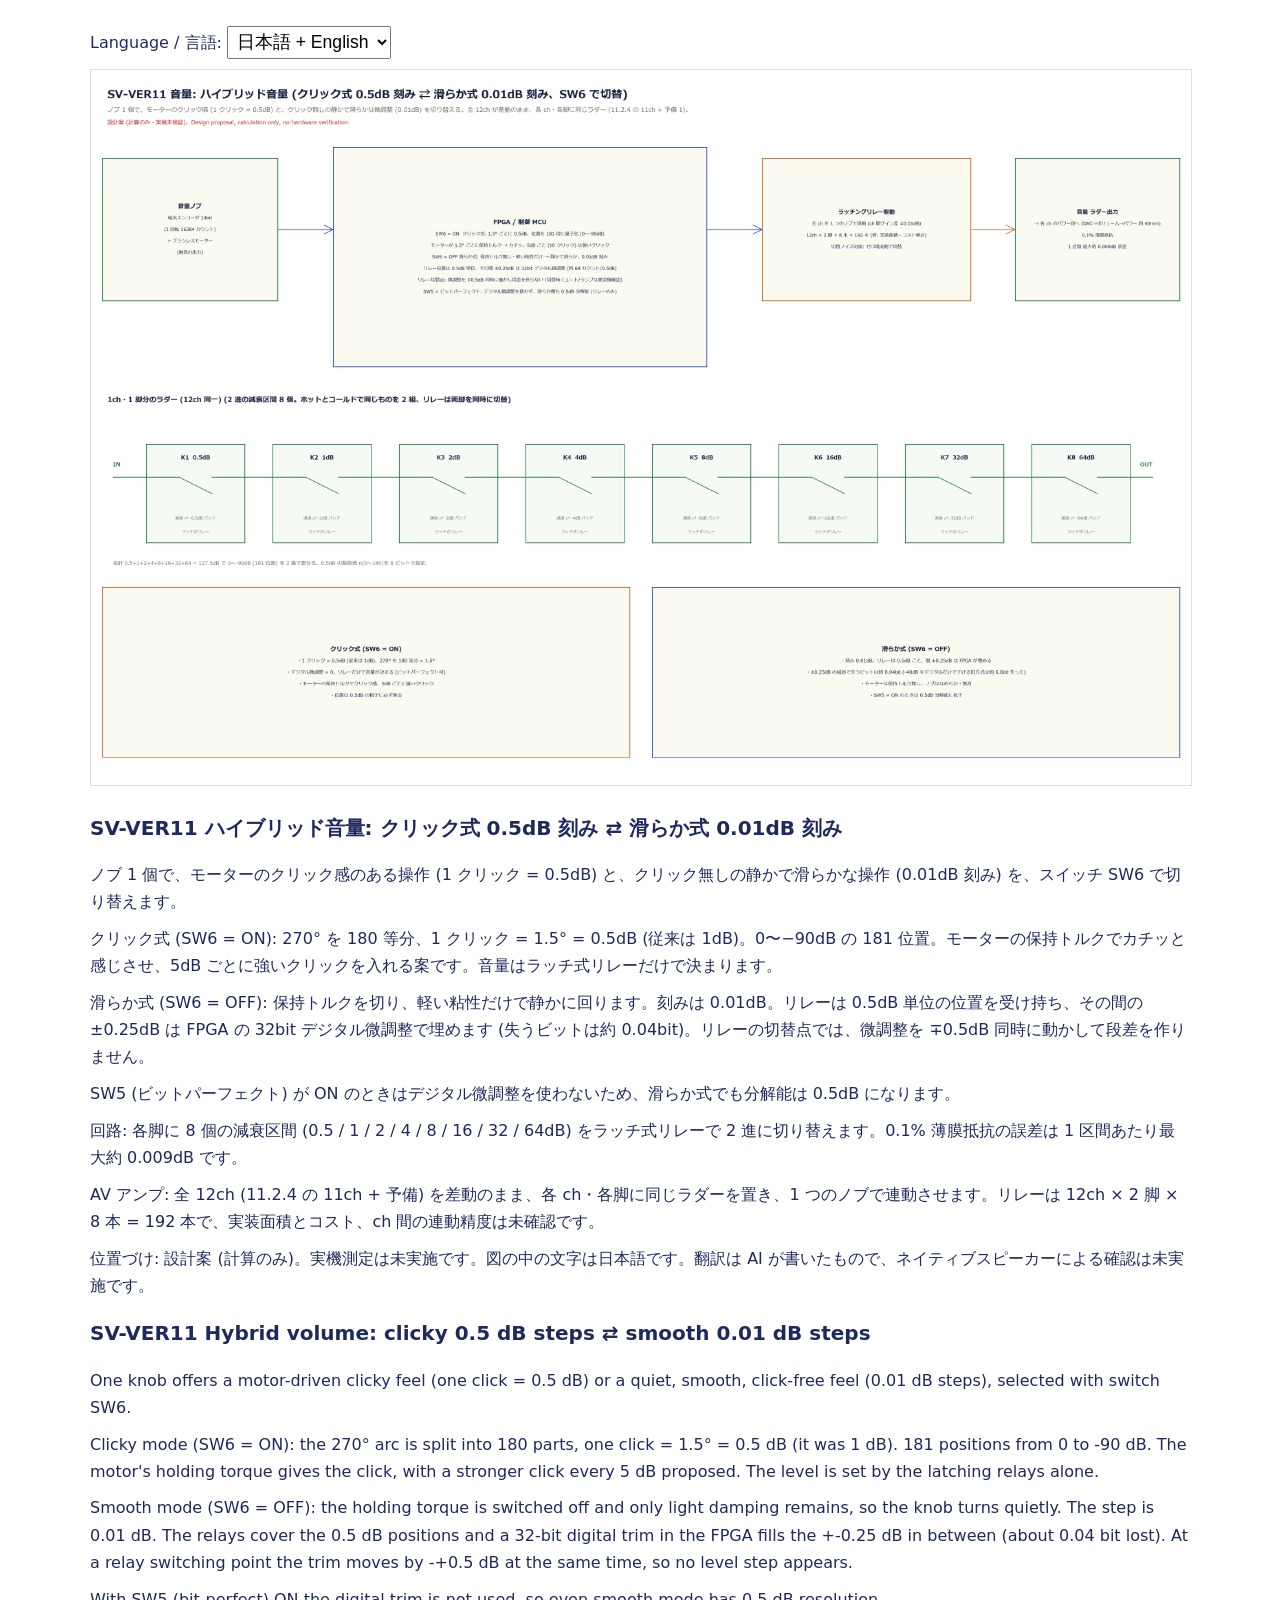
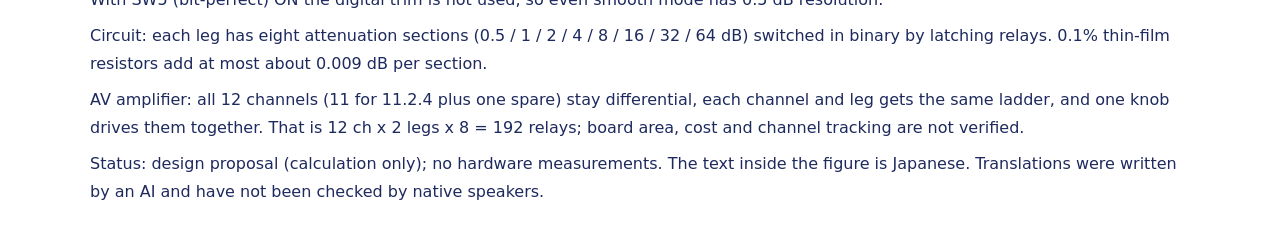
==== analog-amp/sv11-volume.html @ 89228691 "analog-amp: VER8・SV-VER11の音量の回路図と説明(10言語、既定は日英) Co-Authored-By: Claude Sonnet 5.5 <noreply@anthropic" ====
<!doctype html><html lang="ja"><head><meta charset="utf-8"><meta name="viewport" content="width=device-width,initial-scale=1">
<title>SV-VER11 hybrid volume</title>
<style>:root{--bg:#fff;--fg:#1e2a5e}@media(prefers-color-scheme:dark){:root{--bg:#14172a;--fg:#e6e9ff}}
body{margin:0 auto;max-width:1100px;padding:16px;background:var(--bg);color:var(--fg);font:16px/1.7 system-ui,"Meiryo",sans-serif}
img{max-width:100%;height:auto;border:1px solid #8884}select{font-size:1.1rem;padding:.3rem}h2{font-size:1.25rem}p{margin:.6rem 0}section{margin-top:1rem}</style></head><body>
<p><label>Language / 言語: <select id="sel"><option value="default">日本語 + English</option><option value="ja">日本語</option><option value="en">English</option><option value="de">Deutsch</option><option value="ru">Русский</option><option value="uk">Українська</option><option value="it">Italiano</option><option value="fr">Français</option><option value="es">Español</option><option value="ar">العربية</option><option value="fa">فارسی</option></select></label></p>
<p><img src="sv-ver11-volume.jpg" alt="SV-VER11 hybrid volume schematic"></p>
<section lang="ja" id="ja" hidden><h2>SV-VER11 ハイブリッド音量: クリック式 0.5dB 刻み ⇄ 滑らか式 0.01dB 刻み</h2><p>ノブ 1 個で、モーターのクリック感のある操作 (1 クリック = 0.5dB) と、クリック無しの静かで滑らかな操作 (0.01dB 刻み) を、スイッチ SW6 で切り替えます。</p><p>クリック式 (SW6 = ON): 270° を 180 等分、1 クリック = 1.5° = 0.5dB (従来は 1dB)。0〜−90dB の 181 位置。モーターの保持トルクでカチッと感じさせ、5dB ごとに強いクリックを入れる案です。音量はラッチ式リレーだけで決まります。</p><p>滑らか式 (SW6 = OFF): 保持トルクを切り、軽い粘性だけで静かに回ります。刻みは 0.01dB。リレーは 0.5dB 単位の位置を受け持ち、その間の ±0.25dB は FPGA の 32bit デジタル微調整で埋めます (失うビットは約 0.04bit)。リレーの切替点では、微調整を ∓0.5dB 同時に動かして段差を作りません。</p><p>SW5 (ビットパーフェクト) が ON のときはデジタル微調整を使わないため、滑らか式でも分解能は 0.5dB になります。</p><p>回路: 各脚に 8 個の減衰区間 (0.5 / 1 / 2 / 4 / 8 / 16 / 32 / 64dB) をラッチ式リレーで 2 進に切り替えます。0.1% 薄膜抵抗の誤差は 1 区間あたり最大約 0.009dB です。</p><p>AV アンプ: 全 12ch (11.2.4 の 11ch + 予備) を差動のまま、各 ch・各脚に同じラダーを置き、1 つのノブで連動させます。リレーは 12ch × 2 脚 × 8 本 = 192 本で、実装面積とコスト、ch 間の連動精度は未確認です。</p><p>位置づけ: 設計案 (計算のみ)。実機測定は未実施です。図の中の文字は日本語です。翻訳は AI が書いたもので、ネイティブスピーカーによる確認は未実施です。</p></section>
<section lang="en" id="en" hidden><h2>SV-VER11 Hybrid volume: clicky 0.5 dB steps ⇄ smooth 0.01 dB steps</h2><p>One knob offers a motor-driven clicky feel (one click = 0.5 dB) or a quiet, smooth, click-free feel (0.01 dB steps), selected with switch SW6.</p><p>Clicky mode (SW6 = ON): the 270° arc is split into 180 parts, one click = 1.5° = 0.5 dB (it was 1 dB). 181 positions from 0 to -90 dB. The motor&#x27;s holding torque gives the click, with a stronger click every 5 dB proposed. The level is set by the latching relays alone.</p><p>Smooth mode (SW6 = OFF): the holding torque is switched off and only light damping remains, so the knob turns quietly. The step is 0.01 dB. The relays cover the 0.5 dB positions and a 32-bit digital trim in the FPGA fills the +-0.25 dB in between (about 0.04 bit lost). At a relay switching point the trim moves by -+0.5 dB at the same time, so no level step appears.</p><p>With SW5 (bit-perfect) ON the digital trim is not used, so even smooth mode has 0.5 dB resolution.</p><p>Circuit: each leg has eight attenuation sections (0.5 / 1 / 2 / 4 / 8 / 16 / 32 / 64 dB) switched in binary by latching relays. 0.1% thin-film resistors add at most about 0.009 dB per section.</p><p>AV amplifier: all 12 channels (11 for 11.2.4 plus one spare) stay differential, each channel and leg gets the same ladder, and one knob drives them together. That is 12 ch x 2 legs x 8 = 192 relays; board area, cost and channel tracking are not verified.</p><p>Status: design proposal (calculation only); no hardware measurements. The text inside the figure is Japanese. Translations were written by an AI and have not been checked by native speakers.</p></section>
<section lang="de" id="de" hidden><h2>SV-VER11 Hybrid-Lautstärke: klickend in 0,5-dB-Schritten ⇄ gleitend in 0,01-dB-Schritten</h2><p>Ein einziger Drehknopf bietet entweder motorisch erzeugtes Klickgefühl (ein Klick = 0,5 dB) oder ein leises, gleitendes Drehen ohne Klicks (0,01-dB-Schritte); umgeschaltet wird mit dem Schalter SW6.</p><p>Klickmodus (SW6 = EIN): Der Drehwinkel von 270° ist in 180 Teile geteilt, ein Klick = 1,5° = 0,5 dB (früher 1 dB). 181 Stellungen von 0 bis −90 dB. Das Haltemoment des Motors erzeugt den Klick; vorgeschlagen ist ein stärkerer Klick alle 5 dB. Der Pegel wird allein von den Latching-Relais bestimmt.</p><p>Gleitmodus (SW6 = AUS): Das Haltemoment wird abgeschaltet, es bleibt nur eine leichte Dämpfung, der Knopf dreht sich leise. Die Schrittweite beträgt 0,01 dB. Die Relais decken die 0,5-dB-Stellungen ab, eine digitale 32-Bit-Feinkorrektur im FPGA füllt die ±0,25 dB dazwischen (etwa 0,04 Bit gehen verloren). Am Relais-Umschaltpunkt wird die Korrektur gleichzeitig um ∓0,5 dB bewegt, damit kein Pegelsprung entsteht.</p><p>Ist SW5 (Bit-Perfect) EIN, wird die digitale Feinkorrektur nicht verwendet; auch der Gleitmodus hat dann nur 0,5 dB Auflösung.</p><p>Schaltung: Jeder Zweig hat acht Dämpfungsglieder (0,5 / 1 / 2 / 4 / 8 / 16 / 32 / 64 dB), die binär über Latching-Relais geschaltet werden. 0,1-%-Dünnschichtwiderstände erzeugen höchstens etwa 0,009 dB Abweichung je Glied.</p><p>AV-Verstärker: Alle 12 Kanäle (11 für 11,2,4 plus einer in Reserve) bleiben differenziell, jeder Kanal und Zweig erhält dieselbe Kette, ein Knopf steuert alle gemeinsam. Das sind 12 Kanäle × 2 Zweige × 8 = 192 Relais; Platzbedarf, Kosten und Gleichlauf der Kanäle sind nicht geprüft.</p><p>Status: Entwurf (nur berechnet), keine Messungen am Gerät. Die Beschriftung in der Abbildung ist japanisch. Die Übersetzungen stammen von einer KI und wurden nicht von Muttersprachlern geprüft.</p></section>
<section lang="ru" id="ru" hidden><h2>SV-VER11 Гибридная регулировка громкости: щелчки по 0,5 дБ ⇄ плавно по 0,01 дБ</h2><p>Одна ручка даёт либо ощущение щелчков от мотора (один щелчок = 0,5 дБ), либо тихое плавное вращение без щелчков (шаг 0,01 дБ); режим выбирается переключателем SW6.</p><p>Режим щелчков (SW6 = ВКЛ): угол 270° разделён на 180 частей, один щелчок = 1,5° = 0,5 дБ (раньше 1 дБ). 181 положение от 0 до −90 дБ. Щелчок создаёт удерживающий момент мотора; предлагается более сильный щелчок через каждые 5 дБ. Уровень задают только реле с фиксацией.</p><p>Плавный режим (SW6 = ВЫКЛ): удерживающий момент отключён, остаётся лишь лёгкое демпфирование, ручка вращается тихо. Шаг 0,01 дБ. Реле отвечают за положения через 0,5 дБ, а 32-разрядная цифровая подстройка в ПЛИС заполняет промежуток ±0,25 дБ (теряется около 0,04 бита). В точке переключения реле подстройка одновременно смещается на ∓0,5 дБ, поэтому скачка уровня нет.</p><p>Если SW5 (бит-в-бит) включён, цифровая подстройка не используется, и даже в плавном режиме разрешение составляет 0,5 дБ.</p><p>Схема: в каждом плече восемь ступеней ослабления (0,5 / 1 / 2 / 4 / 8 / 16 / 32 / 64 дБ), коммутируемых двоично реле с фиксацией. Тонкоплёночные резисторы 0,1 % дают не более около 0,009 дБ погрешности на ступень.</p><p>AV-усилитель: все 12 каналов (11 для 11,2,4 плюс один запасной) остаются дифференциальными, в каждом канале и плече стоит одна и та же цепочка, одна ручка управляет всеми. Это 12 каналов × 2 плеча × 8 = 192 реле; площадь платы, стоимость и согласование каналов не проверялись.</p><p>Статус: проект (только расчёт), измерений на реальном устройстве нет. Надписи на рисунке — на японском. Переводы выполнены ИИ и не проверялись носителями языка.</p></section>
<section lang="uk" id="uk" hidden><h2>SV-VER11 Гібридне регулювання гучності: клацання по 0,5 дБ ⇄ плавно по 0,01 дБ</h2><p>Одна ручка дає або відчуття клацань від мотора (одне клацання = 0,5 дБ), або тихе плавне обертання без клацань (крок 0,01 дБ); режим обирається перемикачем SW6.</p><p>Режим клацань (SW6 = УВІМК): кут 270° поділено на 180 частин, одне клацання = 1,5° = 0,5 дБ (раніше 1 дБ). 181 положення від 0 до −90 дБ. Клацання створює утримувальний момент мотора; пропонується сильніше клацання через кожні 5 дБ. Рівень задають лише реле з фіксацією.</p><p>Плавний режим (SW6 = ВИМК): утримувальний момент вимкнено, лишається тільки легке демпфування, ручка обертається тихо. Крок 0,01 дБ. Реле відповідають за положення через 0,5 дБ, а 32-розрядне цифрове підстроювання в ПЛІС заповнює проміжок ±0,25 дБ (втрачається близько 0,04 біта). У точці перемикання реле підстроювання одночасно зміщується на ∓0,5 дБ, тож стрибка рівня немає.</p><p>Якщо SW5 (біт-у-біт) увімкнено, цифрове підстроювання не використовується, і навіть у плавному режимі роздільність становить 0,5 дБ.</p><p>Схема: у кожному плечі вісім ступенів послаблення (0,5 / 1 / 2 / 4 / 8 / 16 / 32 / 64 дБ), які двійково комутуються реле з фіксацією. Тонкоплівкові резистори 0,1 % дають не більше близько 0,009 дБ похибки на ступінь.</p><p>AV-підсилювач: усі 12 каналів (11 для 11,2,4 плюс один запасний) лишаються диференціальними, у кожному каналі та плечі стоїть той самий ланцюжок, одна ручка керує всіма. Це 12 каналів × 2 плечі × 8 = 192 реле; площа плати, вартість і узгодження каналів не перевірялися.</p><p>Статус: проєкт (лише розрахунок), вимірювань на реальному пристрої немає. Написи на рисунку — японською. Переклади виконано ШІ й не перевірено носіями мови.</p></section>
<section lang="it" id="it" hidden><h2>SV-VER11 Volume ibrido: a scatti da 0,5 dB ⇄ fluido da 0,01 dB</h2><p>Un&#x27;unica manopola offre il feeling a scatti generato dal motore (uno scatto = 0,5 dB) oppure una rotazione silenziosa e fluida senza scatti (passi da 0,01 dB), selezionabile con l&#x27;interruttore SW6.</p><p>Modalità a scatti (SW6 = ON): l&#x27;arco di 270° è diviso in 180 parti, uno scatto = 1,5° = 0,5 dB (prima 1 dB). 181 posizioni da 0 a −90 dB. La coppia di tenuta del motore dà lo scatto; si propone uno scatto più marcato ogni 5 dB. Il livello è fissato solo dai relè a ritenuta.</p><p>Modalità fluida (SW6 = OFF): la coppia di tenuta è disattivata e resta solo un leggero smorzamento, quindi la manopola gira in silenzio. Il passo è 0,01 dB. I relè coprono le posizioni da 0,5 dB e una regolazione fine digitale a 32 bit nell&#x27;FPGA riempie i ±0,25 dB intermedi (si perdono circa 0,04 bit). Al punto di commutazione dei relè la regolazione si sposta di ∓0,5 dB nello stesso istante, così non compare alcun gradino di livello.</p><p>Con SW5 (bit-perfect) su ON la regolazione fine digitale non viene usata, quindi anche la modalità fluida ha una risoluzione di 0,5 dB.</p><p>Circuito: ogni ramo ha otto sezioni di attenuazione (0,5 / 1 / 2 / 4 / 8 / 16 / 32 / 64 dB) commutate in binario da relè a ritenuta. Le resistenze a film sottile allo 0,1 % introducono al massimo circa 0,009 dB per sezione.</p><p>Amplificatore AV: tutti i 12 canali (11 per il 11,2,4 più uno di riserva) restano differenziali, ogni canale e ramo ha la stessa scala e una sola manopola li comanda insieme. Sono 12 canali × 2 rami × 8 = 192 relè; ingombro, costo e inseguimento tra i canali non sono verificati.</p><p>Stato: proposta di progetto (solo calcolo), nessuna misura su hardware. Il testo nella figura è in giapponese. Le traduzioni sono state scritte da un&#x27;IA e non sono state verificate da madrelingua.</p></section>
<section lang="fr" id="fr" hidden><h2>SV-VER11 Volume hybride : par crans de 0,5 dB ⇄ fluide par pas de 0,01 dB</h2><p>Un seul bouton offre soit la sensation de crans produite par le moteur (un cran = 0,5 dB), soit une rotation silencieuse et fluide sans crans (pas de 0,01 dB), au choix avec l&#x27;interrupteur SW6.</p><p>Mode à crans (SW6 = ON) : l&#x27;arc de 270° est divisé en 180 parties, un cran = 1,5° = 0,5 dB (auparavant 1 dB). 181 positions de 0 à −90 dB. Le couple de maintien du moteur donne le cran ; un cran plus marqué tous les 5 dB est proposé. Le niveau est fixé uniquement par les relais à verrouillage.</p><p>Mode fluide (SW6 = OFF) : le couple de maintien est coupé et il ne reste qu&#x27;un léger amortissement, le bouton tourne donc silencieusement. Le pas est de 0,01 dB. Les relais couvrent les positions de 0,5 dB et un réglage fin numérique sur 32 bits dans le FPGA comble les ±0,25 dB intermédiaires (environ 0,04 bit perdu). Au point de commutation d&#x27;un relais, le réglage fin se déplace de ∓0,5 dB au même instant, de sorte qu&#x27;aucune marche de niveau n&#x27;apparaît.</p><p>Lorsque SW5 (bit-perfect) est sur ON, le réglage fin numérique n&#x27;est pas utilisé ; même en mode fluide la résolution est alors de 0,5 dB.</p><p>Circuit : chaque branche comporte huit cellules d&#x27;atténuation (0,5 / 1 / 2 / 4 / 8 / 16 / 32 / 64 dB) commutées en binaire par des relais à verrouillage. Les résistances à couche mince à 0,1 % ajoutent au plus environ 0,009 dB par cellule.</p><p>Amplificateur AV : les 12 canaux (11 pour le 11,2,4 plus un de réserve) restent différentiels, chaque canal et chaque branche reçoivent la même échelle, et un seul bouton les commande ensemble. Cela fait 12 canaux × 2 branches × 8 = 192 relais ; l&#x27;encombrement, le coût et le suivi entre canaux ne sont pas vérifiés.</p><p>Statut : proposition de conception (calcul seulement), aucune mesure sur matériel. Le texte dans la figure est en japonais. Les traductions ont été rédigées par une IA et n&#x27;ont pas été vérifiées par des locuteurs natifs.</p></section>
<section lang="es" id="es" hidden><h2>SV-VER11 Volumen híbrido: por clics de 0,5 dB ⇄ suave en pasos de 0,01 dB</h2><p>Un solo mando ofrece la sensación de clics generada por el motor (un clic = 0,5 dB) o un giro silencioso y suave sin clics (pasos de 0,01 dB), seleccionable con el interruptor SW6.</p><p>Modo con clics (SW6 = ON): el arco de 270° se divide en 180 partes, un clic = 1,5° = 0,5 dB (antes 1 dB). 181 posiciones de 0 a −90 dB. El par de retención del motor produce el clic; se propone un clic más fuerte cada 5 dB. El nivel lo fijan solo los relés de enclavamiento.</p><p>Modo suave (SW6 = OFF): se desactiva el par de retención y solo queda un ligero amortiguamiento, de modo que el mando gira en silencio. El paso es de 0,01 dB. Los relés cubren las posiciones de 0,5 dB y un ajuste fino digital de 32 bits en la FPGA rellena los ±0,25 dB intermedios (se pierden unos 0,04 bits). En el punto de conmutación de un relé, el ajuste fino se desplaza ∓0,5 dB a la vez, así que no aparece ningún escalón de nivel.</p><p>Con SW5 (bit-perfect) en ON no se usa el ajuste fino digital, por lo que incluso el modo suave tiene una resolución de 0,5 dB.</p><p>Circuito: cada rama tiene ocho secciones de atenuación (0,5 / 1 / 2 / 4 / 8 / 16 / 32 / 64 dB) conmutadas en binario por relés de enclavamiento. Las resistencias de película delgada al 0,1 % añaden como máximo unos 0,009 dB por sección.</p><p>Amplificador AV: los 12 canales (11 para el 11,2,4 más uno de reserva) siguen siendo diferenciales, cada canal y rama lleva la misma escalera y un solo mando los controla juntos. Son 12 canales × 2 ramas × 8 = 192 relés; el espacio en placa, el coste y el seguimiento entre canales no están verificados.</p><p>Estado: propuesta de diseño (solo cálculo), sin mediciones en hardware. El texto dentro de la figura está en japonés. Las traducciones las escribió una IA y no las han revisado hablantes nativos.</p></section>
<section lang="ar" dir="rtl" id="ar" hidden><h2>SV-VER11 مستوى صوت هجين: نقرات بخطوة 0.5 ديسيبل ⇄ سلس بخطوة 0.01 ديسيبل</h2><p>يوفّر مقبض واحد إما إحساس النقرات الناتج عن المحرّك (نقرة واحدة = 0.5 ديسيبل) أو دورانًا هادئًا وسلسًا بلا نقرات (خطوة 0.01 ديسيبل)، ويُختار ذلك بالمفتاح SW6.</p><p>وضع النقرات (SW6 = تشغيل): يُقسَّم قوس 270° إلى 180 جزءًا، والنقرة الواحدة = 1.5° = 0.5 ديسيبل (كانت 1 ديسيبل). 181 موضعًا من 0 إلى −90 ديسيبل. تُنتج عزم تثبيت المحرّك النقرة، ويُقترح نقرة أقوى كل 5 ديسيبل. ويُحدَّد المستوى بالمرحّلات ذات التثبيت وحدها.</p><p>الوضع السلس (SW6 = إيقاف): يُلغى عزم التثبيت ويبقى تخميد خفيف فقط، فيدور المقبض بهدوء. الخطوة 0.01 ديسيبل. تتولى المرحّلات المواضع بخطوة 0.5 ديسيبل، ويملأ ضبط رقمي دقيق بدقة 32 بت في FPGA مجال ±0.25 ديسيبل بينها (يُفقد نحو 0.04 بت). وعند نقطة تبديل المرحّل يتحرك الضبط الدقيق بمقدار ∓0.5 ديسيبل في اللحظة نفسها فلا تظهر قفزة في المستوى.</p><p>عندما يكون SW5 (بت بيرفكت) قيد التشغيل لا يُستخدم الضبط الرقمي الدقيق، فتكون الدقة 0.5 ديسيبل حتى في الوضع السلس.</p><p>الدارة: في كل فرع ثماني مراحل توهين (0.5 / 1 / 2 / 4 / 8 / 16 / 32 / 64 ديسيبل) تُبدَّل ثنائيًا بمرحّلات ذات تثبيت. وتضيف المقاومات ذات الغشاء الرقيق بدقة 0.1% نحو 0.009 ديسيبل كحد أقصى لكل مرحلة.</p><p>مضخّم AV: تبقى القنوات الاثنتا عشرة (11 لنظام 11.2.4 مع قناة احتياطية) تفاضلية، ويحصل كل قناة وفرع على السلّم نفسه، ويتحكم بها مقبض واحد معًا. هذا يعني 12 قناة × 2 فرع × 8 = 192 مرحّلًا؛ ولم تُتحقق مساحة اللوحة والتكلفة وتطابق القنوات.</p><p>الوضع: مقترح تصميم (حسابات فقط) ولم تُجرَ أي قياسات على جهاز فعلي. النص داخل الصورة بالياباني. كُتبت الترجمات بواسطة الذكاء الاصطناعي ولم يراجعها ناطقون أصليون.</p></section>
<section lang="fa" dir="rtl" id="fa" hidden><h2>SV-VER11 ولوم ترکیبی: کلیکی با گام ۰٫۵ دسی‌بل ⇄ نرم با گام ۰٫۰۱ دسی‌بل</h2><p>یک دستگیره یا حس کلیک‌های موتوری (هر کلیک = ۰٫۵ دسی‌بل) یا چرخش آرام و نرم بدون کلیک (گام ۰٫۰۱ دسی‌بل) را فراهم می‌کند و با کلید SW6 انتخاب می‌شود.</p><p>حالت کلیکی (SW6 = روشن): قوس ۲۷۰ درجه به ۱۸۰ بخش تقسیم می‌شود و هر کلیک = ۱٫۵ درجه = ۰٫۵ دسی‌بل (قبلاً ۱ دسی‌بل). ۱۸۱ موقعیت از ۰ تا ۹۰− دسی‌بل. گشتاور نگهدارنده موتور کلیک را ایجاد می‌کند و کلیکی قوی‌تر در هر ۵ دسی‌بل پیشنهاد شده است. سطح فقط با رله‌های قفل‌شونده تعیین می‌شود.</p><p>حالت نرم (SW6 = خاموش): گشتاور نگهدارنده قطع می‌شود و فقط میرایی ملایمی می‌ماند، پس دستگیره بی‌صدا می‌چرخد. گام ۰٫۰۱ دسی‌بل است. رله‌ها موقعیت‌های ۰٫۵ دسی‌بلی را پوشش می‌دهند و تنظیم دقیق دیجیتال ۳۲ بیتی در FPGA بازهٔ ±۰٫۲۵ دسی‌بل میان آن‌ها را پر می‌کند (حدود ۰٫۰۴ بیت از دست می‌رود). در نقطهٔ سوئیچ رله، تنظیم دقیق هم‌زمان ∓۰٫۵ دسی‌بل جابه‌جا می‌شود تا پله‌ای در سطح پدید نیاید.</p><p>وقتی SW5 (بیت‌پرفکت) روشن است، تنظیم دقیق دیجیتال استفاده نمی‌شود و حتی در حالت نرم دقت ۰٫۵ دسی‌بل است.</p><p>مدار: هر شاخه هشت بخش تضعیف دارد (۰٫۵ / ۱ / ۲ / ۴ / ۸ / ۱۶ / ۳۲ / ۶۴ دسی‌بل) که با رله‌های قفل‌شونده به‌صورت دودویی سوئیچ می‌شوند. مقاومت‌های لایه‌نازک ۰٫۱٪ حداکثر حدود ۰٫۰۰۹ دسی‌بل خطا به ازای هر بخش اضافه می‌کنند.</p><p>آمپلی‌فایر AV: هر ۱۲ کانال (۱۱ کانال برای 11.2.4 به‌علاوهٔ یک کانال ذخیره) تفاضلی می‌مانند، هر کانال و شاخه همان نردبان را دارد و یک دستگیره همه را با هم کنترل می‌کند. این یعنی ۱۲ کانال × ۲ شاخه × ۸ = ۱۹۲ رله؛ فضای برد، هزینه و هم‌گامی کانال‌ها بررسی نشده است.</p><p>وضعیت: پیشنهاد طراحی (فقط محاسبه) و بدون اندازه‌گیری روی سخت‌افزار. متن داخل تصویر ژاپنی است. ترجمه‌ها را هوش مصنوعی نوشته و گویشوران بومی بررسی نکرده‌اند.</p></section>
<script>(function(){var s=document.getElementById('sel');
function show(v){var on=v==='default'?['ja','en']:[v];document.querySelectorAll('section').forEach(function(e){e.hidden=on.indexOf(e.id)<0});s.value=v;try{localStorage.setItem('vollang',v)}catch(e){}}
var v='default';try{v=localStorage.getItem('vollang')||'default'}catch(e){}if(v!=='default'&&!document.getElementById(v))v='default';show(v);s.onchange=function(){show(s.value)}})();</script></body></html>
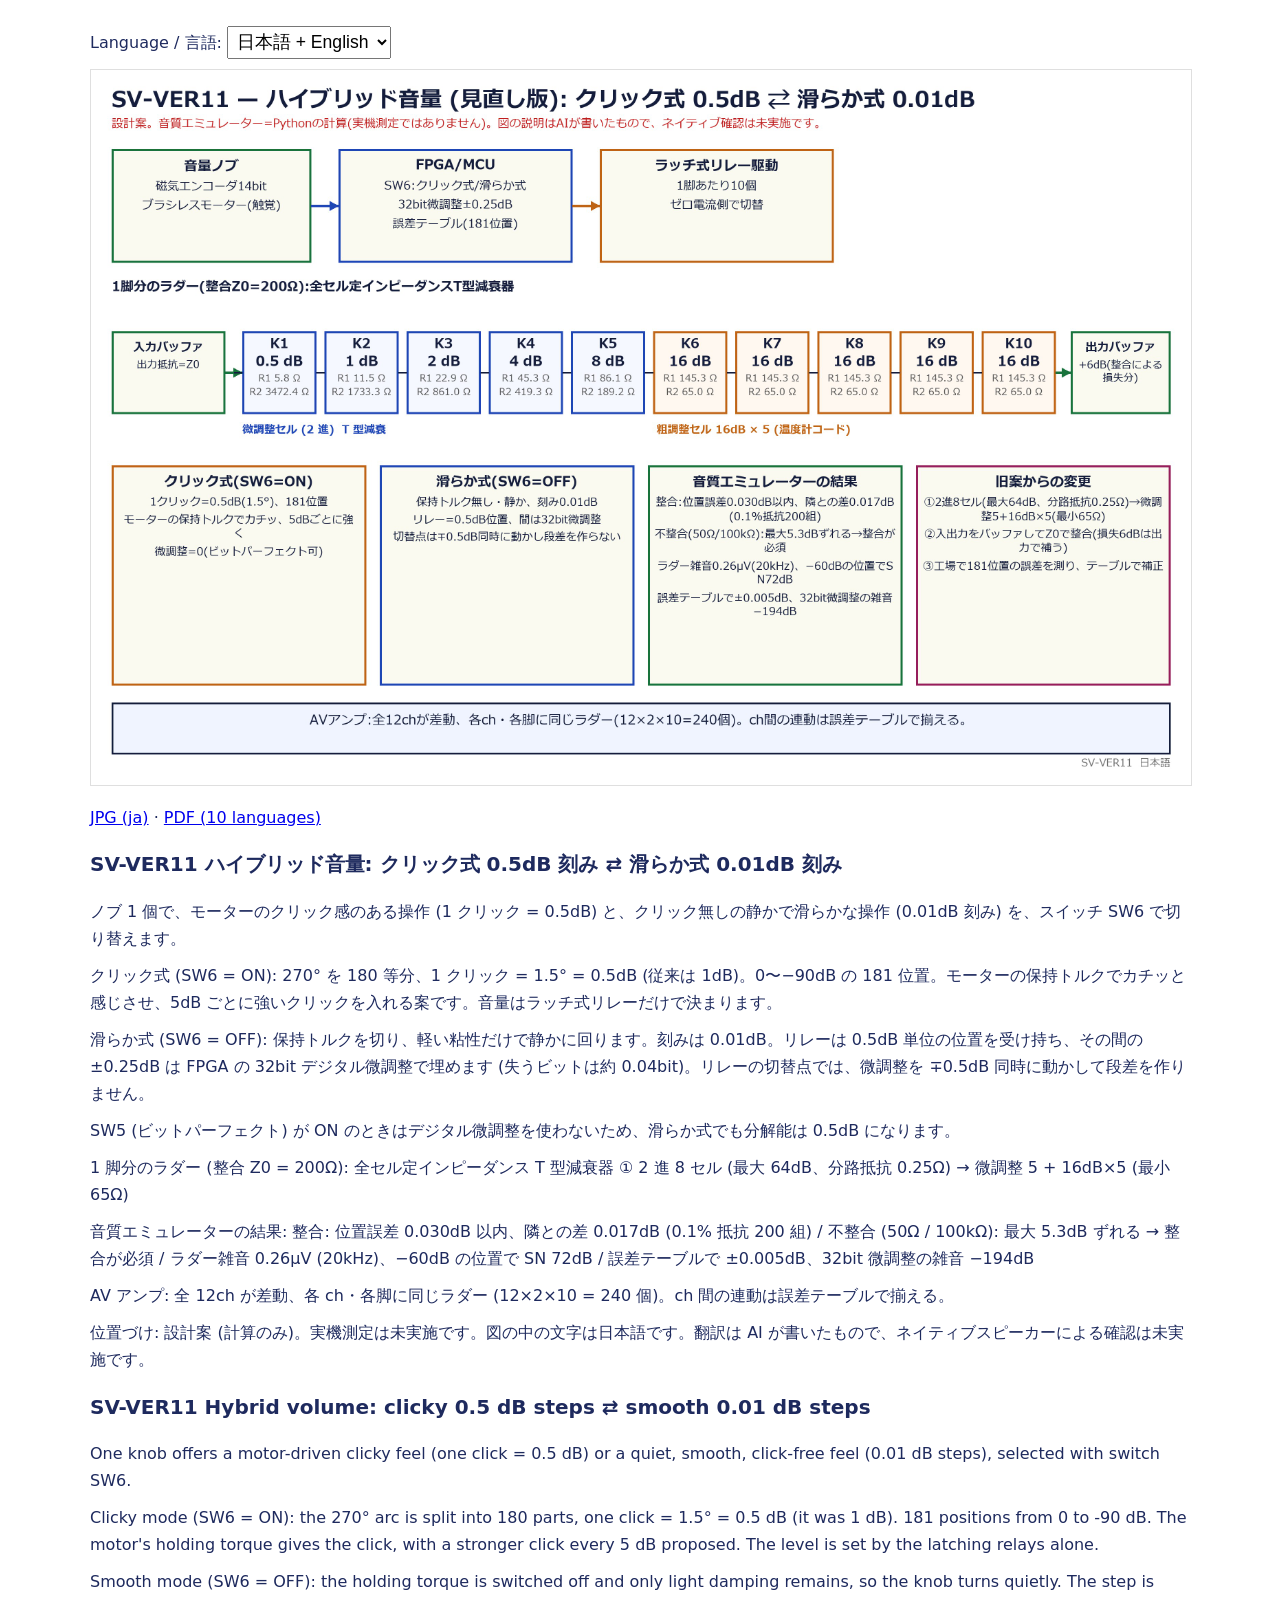
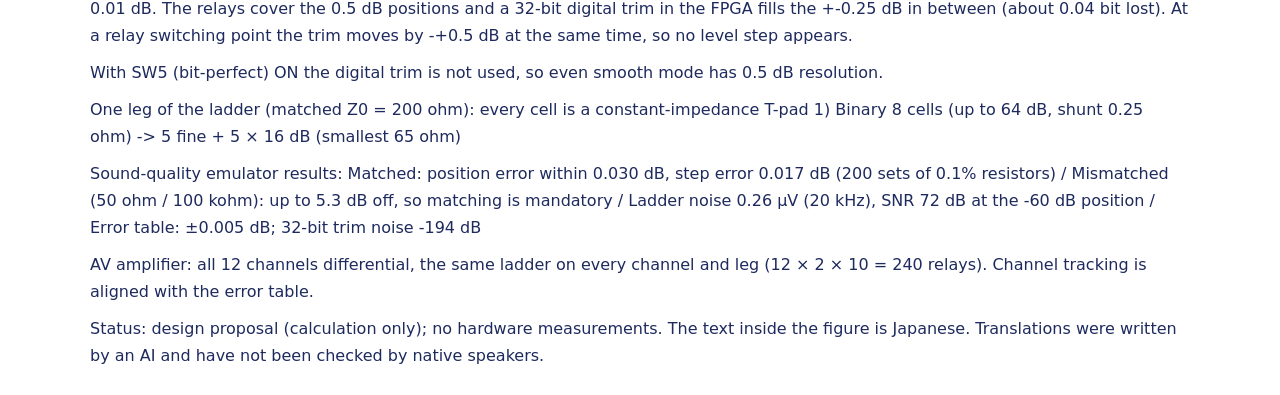
==== commit a9400266: "analog-amp: 音量の回路図(見直し版、10言語のJPG・PDF)と解説ページ Co-Authored-By: Claude Sonnet 5.5 <noreply@anthropic.com" ====
--- a/analog-amp/sv11-volume.html
+++ b/analog-amp/sv11-volume.html
@@ -4,17 +4,18 @@
 body{margin:0 auto;max-width:1100px;padding:16px;background:var(--bg);color:var(--fg);font:16px/1.7 system-ui,"Meiryo",sans-serif}
 img{max-width:100%;height:auto;border:1px solid #8884}select{font-size:1.1rem;padding:.3rem}h2{font-size:1.25rem}p{margin:.6rem 0}section{margin-top:1rem}</style></head><body>
 <p><label>Language / 言語: <select id="sel"><option value="default">日本語 + English</option><option value="ja">日本語</option><option value="en">English</option><option value="de">Deutsch</option><option value="ru">Русский</option><option value="uk">Українська</option><option value="it">Italiano</option><option value="fr">Français</option><option value="es">Español</option><option value="ar">العربية</option><option value="fa">فارسی</option></select></label></p>
-<p><img src="sv-ver11-volume.jpg" alt="SV-VER11 hybrid volume schematic"></p>
-<section lang="ja" id="ja" hidden><h2>SV-VER11 ハイブリッド音量: クリック式 0.5dB 刻み ⇄ 滑らか式 0.01dB 刻み</h2><p>ノブ 1 個で、モーターのクリック感のある操作 (1 クリック = 0.5dB) と、クリック無しの静かで滑らかな操作 (0.01dB 刻み) を、スイッチ SW6 で切り替えます。</p><p>クリック式 (SW6 = ON): 270° を 180 等分、1 クリック = 1.5° = 0.5dB (従来は 1dB)。0〜−90dB の 181 位置。モーターの保持トルクでカチッと感じさせ、5dB ごとに強いクリックを入れる案です。音量はラッチ式リレーだけで決まります。</p><p>滑らか式 (SW6 = OFF): 保持トルクを切り、軽い粘性だけで静かに回ります。刻みは 0.01dB。リレーは 0.5dB 単位の位置を受け持ち、その間の ±0.25dB は FPGA の 32bit デジタル微調整で埋めます (失うビットは約 0.04bit)。リレーの切替点では、微調整を ∓0.5dB 同時に動かして段差を作りません。</p><p>SW5 (ビットパーフェクト) が ON のときはデジタル微調整を使わないため、滑らか式でも分解能は 0.5dB になります。</p><p>回路: 各脚に 8 個の減衰区間 (0.5 / 1 / 2 / 4 / 8 / 16 / 32 / 64dB) をラッチ式リレーで 2 進に切り替えます。0.1% 薄膜抵抗の誤差は 1 区間あたり最大約 0.009dB です。</p><p>AV アンプ: 全 12ch (11.2.4 の 11ch + 予備) を差動のまま、各 ch・各脚に同じラダーを置き、1 つのノブで連動させます。リレーは 12ch × 2 脚 × 8 本 = 192 本で、実装面積とコスト、ch 間の連動精度は未確認です。</p><p>位置づけ: 設計案 (計算のみ)。実機測定は未実施です。図の中の文字は日本語です。翻訳は AI が書いたもので、ネイティブスピーカーによる確認は未実施です。</p></section>
-<section lang="en" id="en" hidden><h2>SV-VER11 Hybrid volume: clicky 0.5 dB steps ⇄ smooth 0.01 dB steps</h2><p>One knob offers a motor-driven clicky feel (one click = 0.5 dB) or a quiet, smooth, click-free feel (0.01 dB steps), selected with switch SW6.</p><p>Clicky mode (SW6 = ON): the 270° arc is split into 180 parts, one click = 1.5° = 0.5 dB (it was 1 dB). 181 positions from 0 to -90 dB. The motor&#x27;s holding torque gives the click, with a stronger click every 5 dB proposed. The level is set by the latching relays alone.</p><p>Smooth mode (SW6 = OFF): the holding torque is switched off and only light damping remains, so the knob turns quietly. The step is 0.01 dB. The relays cover the 0.5 dB positions and a 32-bit digital trim in the FPGA fills the +-0.25 dB in between (about 0.04 bit lost). At a relay switching point the trim moves by -+0.5 dB at the same time, so no level step appears.</p><p>With SW5 (bit-perfect) ON the digital trim is not used, so even smooth mode has 0.5 dB resolution.</p><p>Circuit: each leg has eight attenuation sections (0.5 / 1 / 2 / 4 / 8 / 16 / 32 / 64 dB) switched in binary by latching relays. 0.1% thin-film resistors add at most about 0.009 dB per section.</p><p>AV amplifier: all 12 channels (11 for 11.2.4 plus one spare) stay differential, each channel and leg gets the same ladder, and one knob drives them together. That is 12 ch x 2 legs x 8 = 192 relays; board area, cost and channel tracking are not verified.</p><p>Status: design proposal (calculation only); no hardware measurements. The text inside the figure is Japanese. Translations were written by an AI and have not been checked by native speakers.</p></section>
-<section lang="de" id="de" hidden><h2>SV-VER11 Hybrid-Lautstärke: klickend in 0,5-dB-Schritten ⇄ gleitend in 0,01-dB-Schritten</h2><p>Ein einziger Drehknopf bietet entweder motorisch erzeugtes Klickgefühl (ein Klick = 0,5 dB) oder ein leises, gleitendes Drehen ohne Klicks (0,01-dB-Schritte); umgeschaltet wird mit dem Schalter SW6.</p><p>Klickmodus (SW6 = EIN): Der Drehwinkel von 270° ist in 180 Teile geteilt, ein Klick = 1,5° = 0,5 dB (früher 1 dB). 181 Stellungen von 0 bis −90 dB. Das Haltemoment des Motors erzeugt den Klick; vorgeschlagen ist ein stärkerer Klick alle 5 dB. Der Pegel wird allein von den Latching-Relais bestimmt.</p><p>Gleitmodus (SW6 = AUS): Das Haltemoment wird abgeschaltet, es bleibt nur eine leichte Dämpfung, der Knopf dreht sich leise. Die Schrittweite beträgt 0,01 dB. Die Relais decken die 0,5-dB-Stellungen ab, eine digitale 32-Bit-Feinkorrektur im FPGA füllt die ±0,25 dB dazwischen (etwa 0,04 Bit gehen verloren). Am Relais-Umschaltpunkt wird die Korrektur gleichzeitig um ∓0,5 dB bewegt, damit kein Pegelsprung entsteht.</p><p>Ist SW5 (Bit-Perfect) EIN, wird die digitale Feinkorrektur nicht verwendet; auch der Gleitmodus hat dann nur 0,5 dB Auflösung.</p><p>Schaltung: Jeder Zweig hat acht Dämpfungsglieder (0,5 / 1 / 2 / 4 / 8 / 16 / 32 / 64 dB), die binär über Latching-Relais geschaltet werden. 0,1-%-Dünnschichtwiderstände erzeugen höchstens etwa 0,009 dB Abweichung je Glied.</p><p>AV-Verstärker: Alle 12 Kanäle (11 für 11,2,4 plus einer in Reserve) bleiben differenziell, jeder Kanal und Zweig erhält dieselbe Kette, ein Knopf steuert alle gemeinsam. Das sind 12 Kanäle × 2 Zweige × 8 = 192 Relais; Platzbedarf, Kosten und Gleichlauf der Kanäle sind nicht geprüft.</p><p>Status: Entwurf (nur berechnet), keine Messungen am Gerät. Die Beschriftung in der Abbildung ist japanisch. Die Übersetzungen stammen von einer KI und wurden nicht von Muttersprachlern geprüft.</p></section>
-<section lang="ru" id="ru" hidden><h2>SV-VER11 Гибридная регулировка громкости: щелчки по 0,5 дБ ⇄ плавно по 0,01 дБ</h2><p>Одна ручка даёт либо ощущение щелчков от мотора (один щелчок = 0,5 дБ), либо тихое плавное вращение без щелчков (шаг 0,01 дБ); режим выбирается переключателем SW6.</p><p>Режим щелчков (SW6 = ВКЛ): угол 270° разделён на 180 частей, один щелчок = 1,5° = 0,5 дБ (раньше 1 дБ). 181 положение от 0 до −90 дБ. Щелчок создаёт удерживающий момент мотора; предлагается более сильный щелчок через каждые 5 дБ. Уровень задают только реле с фиксацией.</p><p>Плавный режим (SW6 = ВЫКЛ): удерживающий момент отключён, остаётся лишь лёгкое демпфирование, ручка вращается тихо. Шаг 0,01 дБ. Реле отвечают за положения через 0,5 дБ, а 32-разрядная цифровая подстройка в ПЛИС заполняет промежуток ±0,25 дБ (теряется около 0,04 бита). В точке переключения реле подстройка одновременно смещается на ∓0,5 дБ, поэтому скачка уровня нет.</p><p>Если SW5 (бит-в-бит) включён, цифровая подстройка не используется, и даже в плавном режиме разрешение составляет 0,5 дБ.</p><p>Схема: в каждом плече восемь ступеней ослабления (0,5 / 1 / 2 / 4 / 8 / 16 / 32 / 64 дБ), коммутируемых двоично реле с фиксацией. Тонкоплёночные резисторы 0,1 % дают не более около 0,009 дБ погрешности на ступень.</p><p>AV-усилитель: все 12 каналов (11 для 11,2,4 плюс один запасной) остаются дифференциальными, в каждом канале и плече стоит одна и та же цепочка, одна ручка управляет всеми. Это 12 каналов × 2 плеча × 8 = 192 реле; площадь платы, стоимость и согласование каналов не проверялись.</p><p>Статус: проект (только расчёт), измерений на реальном устройстве нет. Надписи на рисунке — на японском. Переводы выполнены ИИ и не проверялись носителями языка.</p></section>
-<section lang="uk" id="uk" hidden><h2>SV-VER11 Гібридне регулювання гучності: клацання по 0,5 дБ ⇄ плавно по 0,01 дБ</h2><p>Одна ручка дає або відчуття клацань від мотора (одне клацання = 0,5 дБ), або тихе плавне обертання без клацань (крок 0,01 дБ); режим обирається перемикачем SW6.</p><p>Режим клацань (SW6 = УВІМК): кут 270° поділено на 180 частин, одне клацання = 1,5° = 0,5 дБ (раніше 1 дБ). 181 положення від 0 до −90 дБ. Клацання створює утримувальний момент мотора; пропонується сильніше клацання через кожні 5 дБ. Рівень задають лише реле з фіксацією.</p><p>Плавний режим (SW6 = ВИМК): утримувальний момент вимкнено, лишається тільки легке демпфування, ручка обертається тихо. Крок 0,01 дБ. Реле відповідають за положення через 0,5 дБ, а 32-розрядне цифрове підстроювання в ПЛІС заповнює проміжок ±0,25 дБ (втрачається близько 0,04 біта). У точці перемикання реле підстроювання одночасно зміщується на ∓0,5 дБ, тож стрибка рівня немає.</p><p>Якщо SW5 (біт-у-біт) увімкнено, цифрове підстроювання не використовується, і навіть у плавному режимі роздільність становить 0,5 дБ.</p><p>Схема: у кожному плечі вісім ступенів послаблення (0,5 / 1 / 2 / 4 / 8 / 16 / 32 / 64 дБ), які двійково комутуються реле з фіксацією. Тонкоплівкові резистори 0,1 % дають не більше близько 0,009 дБ похибки на ступінь.</p><p>AV-підсилювач: усі 12 каналів (11 для 11,2,4 плюс один запасний) лишаються диференціальними, у кожному каналі та плечі стоїть той самий ланцюжок, одна ручка керує всіма. Це 12 каналів × 2 плечі × 8 = 192 реле; площа плати, вартість і узгодження каналів не перевірялися.</p><p>Статус: проєкт (лише розрахунок), вимірювань на реальному пристрої немає. Написи на рисунку — японською. Переклади виконано ШІ й не перевірено носіями мови.</p></section>
-<section lang="it" id="it" hidden><h2>SV-VER11 Volume ibrido: a scatti da 0,5 dB ⇄ fluido da 0,01 dB</h2><p>Un&#x27;unica manopola offre il feeling a scatti generato dal motore (uno scatto = 0,5 dB) oppure una rotazione silenziosa e fluida senza scatti (passi da 0,01 dB), selezionabile con l&#x27;interruttore SW6.</p><p>Modalità a scatti (SW6 = ON): l&#x27;arco di 270° è diviso in 180 parti, uno scatto = 1,5° = 0,5 dB (prima 1 dB). 181 posizioni da 0 a −90 dB. La coppia di tenuta del motore dà lo scatto; si propone uno scatto più marcato ogni 5 dB. Il livello è fissato solo dai relè a ritenuta.</p><p>Modalità fluida (SW6 = OFF): la coppia di tenuta è disattivata e resta solo un leggero smorzamento, quindi la manopola gira in silenzio. Il passo è 0,01 dB. I relè coprono le posizioni da 0,5 dB e una regolazione fine digitale a 32 bit nell&#x27;FPGA riempie i ±0,25 dB intermedi (si perdono circa 0,04 bit). Al punto di commutazione dei relè la regolazione si sposta di ∓0,5 dB nello stesso istante, così non compare alcun gradino di livello.</p><p>Con SW5 (bit-perfect) su ON la regolazione fine digitale non viene usata, quindi anche la modalità fluida ha una risoluzione di 0,5 dB.</p><p>Circuito: ogni ramo ha otto sezioni di attenuazione (0,5 / 1 / 2 / 4 / 8 / 16 / 32 / 64 dB) commutate in binario da relè a ritenuta. Le resistenze a film sottile allo 0,1 % introducono al massimo circa 0,009 dB per sezione.</p><p>Amplificatore AV: tutti i 12 canali (11 per il 11,2,4 più uno di riserva) restano differenziali, ogni canale e ramo ha la stessa scala e una sola manopola li comanda insieme. Sono 12 canali × 2 rami × 8 = 192 relè; ingombro, costo e inseguimento tra i canali non sono verificati.</p><p>Stato: proposta di progetto (solo calcolo), nessuna misura su hardware. Il testo nella figura è in giapponese. Le traduzioni sono state scritte da un&#x27;IA e non sono state verificate da madrelingua.</p></section>
-<section lang="fr" id="fr" hidden><h2>SV-VER11 Volume hybride : par crans de 0,5 dB ⇄ fluide par pas de 0,01 dB</h2><p>Un seul bouton offre soit la sensation de crans produite par le moteur (un cran = 0,5 dB), soit une rotation silencieuse et fluide sans crans (pas de 0,01 dB), au choix avec l&#x27;interrupteur SW6.</p><p>Mode à crans (SW6 = ON) : l&#x27;arc de 270° est divisé en 180 parties, un cran = 1,5° = 0,5 dB (auparavant 1 dB). 181 positions de 0 à −90 dB. Le couple de maintien du moteur donne le cran ; un cran plus marqué tous les 5 dB est proposé. Le niveau est fixé uniquement par les relais à verrouillage.</p><p>Mode fluide (SW6 = OFF) : le couple de maintien est coupé et il ne reste qu&#x27;un léger amortissement, le bouton tourne donc silencieusement. Le pas est de 0,01 dB. Les relais couvrent les positions de 0,5 dB et un réglage fin numérique sur 32 bits dans le FPGA comble les ±0,25 dB intermédiaires (environ 0,04 bit perdu). Au point de commutation d&#x27;un relais, le réglage fin se déplace de ∓0,5 dB au même instant, de sorte qu&#x27;aucune marche de niveau n&#x27;apparaît.</p><p>Lorsque SW5 (bit-perfect) est sur ON, le réglage fin numérique n&#x27;est pas utilisé ; même en mode fluide la résolution est alors de 0,5 dB.</p><p>Circuit : chaque branche comporte huit cellules d&#x27;atténuation (0,5 / 1 / 2 / 4 / 8 / 16 / 32 / 64 dB) commutées en binaire par des relais à verrouillage. Les résistances à couche mince à 0,1 % ajoutent au plus environ 0,009 dB par cellule.</p><p>Amplificateur AV : les 12 canaux (11 pour le 11,2,4 plus un de réserve) restent différentiels, chaque canal et chaque branche reçoivent la même échelle, et un seul bouton les commande ensemble. Cela fait 12 canaux × 2 branches × 8 = 192 relais ; l&#x27;encombrement, le coût et le suivi entre canaux ne sont pas vérifiés.</p><p>Statut : proposition de conception (calcul seulement), aucune mesure sur matériel. Le texte dans la figure est en japonais. Les traductions ont été rédigées par une IA et n&#x27;ont pas été vérifiées par des locuteurs natifs.</p></section>
-<section lang="es" id="es" hidden><h2>SV-VER11 Volumen híbrido: por clics de 0,5 dB ⇄ suave en pasos de 0,01 dB</h2><p>Un solo mando ofrece la sensación de clics generada por el motor (un clic = 0,5 dB) o un giro silencioso y suave sin clics (pasos de 0,01 dB), seleccionable con el interruptor SW6.</p><p>Modo con clics (SW6 = ON): el arco de 270° se divide en 180 partes, un clic = 1,5° = 0,5 dB (antes 1 dB). 181 posiciones de 0 a −90 dB. El par de retención del motor produce el clic; se propone un clic más fuerte cada 5 dB. El nivel lo fijan solo los relés de enclavamiento.</p><p>Modo suave (SW6 = OFF): se desactiva el par de retención y solo queda un ligero amortiguamiento, de modo que el mando gira en silencio. El paso es de 0,01 dB. Los relés cubren las posiciones de 0,5 dB y un ajuste fino digital de 32 bits en la FPGA rellena los ±0,25 dB intermedios (se pierden unos 0,04 bits). En el punto de conmutación de un relé, el ajuste fino se desplaza ∓0,5 dB a la vez, así que no aparece ningún escalón de nivel.</p><p>Con SW5 (bit-perfect) en ON no se usa el ajuste fino digital, por lo que incluso el modo suave tiene una resolución de 0,5 dB.</p><p>Circuito: cada rama tiene ocho secciones de atenuación (0,5 / 1 / 2 / 4 / 8 / 16 / 32 / 64 dB) conmutadas en binario por relés de enclavamiento. Las resistencias de película delgada al 0,1 % añaden como máximo unos 0,009 dB por sección.</p><p>Amplificador AV: los 12 canales (11 para el 11,2,4 más uno de reserva) siguen siendo diferenciales, cada canal y rama lleva la misma escalera y un solo mando los controla juntos. Son 12 canales × 2 ramas × 8 = 192 relés; el espacio en placa, el coste y el seguimiento entre canales no están verificados.</p><p>Estado: propuesta de diseño (solo cálculo), sin mediciones en hardware. El texto dentro de la figura está en japonés. Las traducciones las escribió una IA y no las han revisado hablantes nativos.</p></section>
-<section lang="ar" dir="rtl" id="ar" hidden><h2>SV-VER11 مستوى صوت هجين: نقرات بخطوة 0.5 ديسيبل ⇄ سلس بخطوة 0.01 ديسيبل</h2><p>يوفّر مقبض واحد إما إحساس النقرات الناتج عن المحرّك (نقرة واحدة = 0.5 ديسيبل) أو دورانًا هادئًا وسلسًا بلا نقرات (خطوة 0.01 ديسيبل)، ويُختار ذلك بالمفتاح SW6.</p><p>وضع النقرات (SW6 = تشغيل): يُقسَّم قوس 270° إلى 180 جزءًا، والنقرة الواحدة = 1.5° = 0.5 ديسيبل (كانت 1 ديسيبل). 181 موضعًا من 0 إلى −90 ديسيبل. تُنتج عزم تثبيت المحرّك النقرة، ويُقترح نقرة أقوى كل 5 ديسيبل. ويُحدَّد المستوى بالمرحّلات ذات التثبيت وحدها.</p><p>الوضع السلس (SW6 = إيقاف): يُلغى عزم التثبيت ويبقى تخميد خفيف فقط، فيدور المقبض بهدوء. الخطوة 0.01 ديسيبل. تتولى المرحّلات المواضع بخطوة 0.5 ديسيبل، ويملأ ضبط رقمي دقيق بدقة 32 بت في FPGA مجال ±0.25 ديسيبل بينها (يُفقد نحو 0.04 بت). وعند نقطة تبديل المرحّل يتحرك الضبط الدقيق بمقدار ∓0.5 ديسيبل في اللحظة نفسها فلا تظهر قفزة في المستوى.</p><p>عندما يكون SW5 (بت بيرفكت) قيد التشغيل لا يُستخدم الضبط الرقمي الدقيق، فتكون الدقة 0.5 ديسيبل حتى في الوضع السلس.</p><p>الدارة: في كل فرع ثماني مراحل توهين (0.5 / 1 / 2 / 4 / 8 / 16 / 32 / 64 ديسيبل) تُبدَّل ثنائيًا بمرحّلات ذات تثبيت. وتضيف المقاومات ذات الغشاء الرقيق بدقة 0.1% نحو 0.009 ديسيبل كحد أقصى لكل مرحلة.</p><p>مضخّم AV: تبقى القنوات الاثنتا عشرة (11 لنظام 11.2.4 مع قناة احتياطية) تفاضلية، ويحصل كل قناة وفرع على السلّم نفسه، ويتحكم بها مقبض واحد معًا. هذا يعني 12 قناة × 2 فرع × 8 = 192 مرحّلًا؛ ولم تُتحقق مساحة اللوحة والتكلفة وتطابق القنوات.</p><p>الوضع: مقترح تصميم (حسابات فقط) ولم تُجرَ أي قياسات على جهاز فعلي. النص داخل الصورة بالياباني. كُتبت الترجمات بواسطة الذكاء الاصطناعي ولم يراجعها ناطقون أصليون.</p></section>
-<section lang="fa" dir="rtl" id="fa" hidden><h2>SV-VER11 ولوم ترکیبی: کلیکی با گام ۰٫۵ دسی‌بل ⇄ نرم با گام ۰٫۰۱ دسی‌بل</h2><p>یک دستگیره یا حس کلیک‌های موتوری (هر کلیک = ۰٫۵ دسی‌بل) یا چرخش آرام و نرم بدون کلیک (گام ۰٫۰۱ دسی‌بل) را فراهم می‌کند و با کلید SW6 انتخاب می‌شود.</p><p>حالت کلیکی (SW6 = روشن): قوس ۲۷۰ درجه به ۱۸۰ بخش تقسیم می‌شود و هر کلیک = ۱٫۵ درجه = ۰٫۵ دسی‌بل (قبلاً ۱ دسی‌بل). ۱۸۱ موقعیت از ۰ تا ۹۰− دسی‌بل. گشتاور نگهدارنده موتور کلیک را ایجاد می‌کند و کلیکی قوی‌تر در هر ۵ دسی‌بل پیشنهاد شده است. سطح فقط با رله‌های قفل‌شونده تعیین می‌شود.</p><p>حالت نرم (SW6 = خاموش): گشتاور نگهدارنده قطع می‌شود و فقط میرایی ملایمی می‌ماند، پس دستگیره بی‌صدا می‌چرخد. گام ۰٫۰۱ دسی‌بل است. رله‌ها موقعیت‌های ۰٫۵ دسی‌بلی را پوشش می‌دهند و تنظیم دقیق دیجیتال ۳۲ بیتی در FPGA بازهٔ ±۰٫۲۵ دسی‌بل میان آن‌ها را پر می‌کند (حدود ۰٫۰۴ بیت از دست می‌رود). در نقطهٔ سوئیچ رله، تنظیم دقیق هم‌زمان ∓۰٫۵ دسی‌بل جابه‌جا می‌شود تا پله‌ای در سطح پدید نیاید.</p><p>وقتی SW5 (بیت‌پرفکت) روشن است، تنظیم دقیق دیجیتال استفاده نمی‌شود و حتی در حالت نرم دقت ۰٫۵ دسی‌بل است.</p><p>مدار: هر شاخه هشت بخش تضعیف دارد (۰٫۵ / ۱ / ۲ / ۴ / ۸ / ۱۶ / ۳۲ / ۶۴ دسی‌بل) که با رله‌های قفل‌شونده به‌صورت دودویی سوئیچ می‌شوند. مقاومت‌های لایه‌نازک ۰٫۱٪ حداکثر حدود ۰٫۰۰۹ دسی‌بل خطا به ازای هر بخش اضافه می‌کنند.</p><p>آمپلی‌فایر AV: هر ۱۲ کانال (۱۱ کانال برای 11.2.4 به‌علاوهٔ یک کانال ذخیره) تفاضلی می‌مانند، هر کانال و شاخه همان نردبان را دارد و یک دستگیره همه را با هم کنترل می‌کند. این یعنی ۱۲ کانال × ۲ شاخه × ۸ = ۱۹۲ رله؛ فضای برد، هزینه و هم‌گامی کانال‌ها بررسی نشده است.</p><p>وضعیت: پیشنهاد طراحی (فقط محاسبه) و بدون اندازه‌گیری روی سخت‌افزار. متن داخل تصویر ژاپنی است. ترجمه‌ها را هوش مصنوعی نوشته و گویشوران بومی بررسی نکرده‌اند.</p></section>
+<p><img id="fig" data-base="sv11-volume-" alt="SV-VER11 hybrid volume schematic"></p>
+<p><a id="dl1" href="#">JPG</a> · <a href="sv11-volume-10lang.pdf">PDF (10 languages)</a></p>
+<section lang="ja" id="ja" hidden><h2>SV-VER11 ハイブリッド音量: クリック式 0.5dB 刻み ⇄ 滑らか式 0.01dB 刻み</h2><p>ノブ 1 個で、モーターのクリック感のある操作 (1 クリック = 0.5dB) と、クリック無しの静かで滑らかな操作 (0.01dB 刻み) を、スイッチ SW6 で切り替えます。</p><p>クリック式 (SW6 = ON): 270° を 180 等分、1 クリック = 1.5° = 0.5dB (従来は 1dB)。0〜−90dB の 181 位置。モーターの保持トルクでカチッと感じさせ、5dB ごとに強いクリックを入れる案です。音量はラッチ式リレーだけで決まります。</p><p>滑らか式 (SW6 = OFF): 保持トルクを切り、軽い粘性だけで静かに回ります。刻みは 0.01dB。リレーは 0.5dB 単位の位置を受け持ち、その間の ±0.25dB は FPGA の 32bit デジタル微調整で埋めます (失うビットは約 0.04bit)。リレーの切替点では、微調整を ∓0.5dB 同時に動かして段差を作りません。</p><p>SW5 (ビットパーフェクト) が ON のときはデジタル微調整を使わないため、滑らか式でも分解能は 0.5dB になります。</p><p>1 脚分のラダー (整合 Z0 = 200Ω): 全セル定インピーダンス T 型減衰器 ① 2 進 8 セル (最大 64dB、分路抵抗 0.25Ω) → 微調整 5 + 16dB×5 (最小 65Ω)</p><p>音質エミュレーターの結果: 整合: 位置誤差 0.030dB 以内、隣との差 0.017dB (0.1% 抵抗 200 組) / 不整合 (50Ω / 100kΩ): 最大 5.3dB ずれる → 整合が必須 / ラダー雑音 0.26µV (20kHz)、−60dB の位置で SN 72dB / 誤差テーブルで ±0.005dB、32bit 微調整の雑音 −194dB</p><p>AV アンプ: 全 12ch が差動、各 ch・各脚に同じラダー (12×2×10 = 240 個)。ch 間の連動は誤差テーブルで揃える。</p><p>位置づけ: 設計案 (計算のみ)。実機測定は未実施です。図の中の文字は日本語です。翻訳は AI が書いたもので、ネイティブスピーカーによる確認は未実施です。</p></section>
+<section lang="en" id="en" hidden><h2>SV-VER11 Hybrid volume: clicky 0.5 dB steps ⇄ smooth 0.01 dB steps</h2><p>One knob offers a motor-driven clicky feel (one click = 0.5 dB) or a quiet, smooth, click-free feel (0.01 dB steps), selected with switch SW6.</p><p>Clicky mode (SW6 = ON): the 270° arc is split into 180 parts, one click = 1.5° = 0.5 dB (it was 1 dB). 181 positions from 0 to -90 dB. The motor&#x27;s holding torque gives the click, with a stronger click every 5 dB proposed. The level is set by the latching relays alone.</p><p>Smooth mode (SW6 = OFF): the holding torque is switched off and only light damping remains, so the knob turns quietly. The step is 0.01 dB. The relays cover the 0.5 dB positions and a 32-bit digital trim in the FPGA fills the +-0.25 dB in between (about 0.04 bit lost). At a relay switching point the trim moves by -+0.5 dB at the same time, so no level step appears.</p><p>With SW5 (bit-perfect) ON the digital trim is not used, so even smooth mode has 0.5 dB resolution.</p><p>One leg of the ladder (matched Z0 = 200 ohm): every cell is a constant-impedance T-pad 1) Binary 8 cells (up to 64 dB, shunt 0.25 ohm) -&gt; 5 fine + 5 × 16 dB (smallest 65 ohm)</p><p>Sound-quality emulator results: Matched: position error within 0.030 dB, step error 0.017 dB (200 sets of 0.1% resistors) / Mismatched (50 ohm / 100 kohm): up to 5.3 dB off, so matching is mandatory / Ladder noise 0.26 µV (20 kHz), SNR 72 dB at the -60 dB position / Error table: ±0.005 dB; 32-bit trim noise -194 dB</p><p>AV amplifier: all 12 channels differential, the same ladder on every channel and leg (12 × 2 × 10 = 240 relays). Channel tracking is aligned with the error table.</p><p>Status: design proposal (calculation only); no hardware measurements. The text inside the figure is Japanese. Translations were written by an AI and have not been checked by native speakers.</p></section>
+<section lang="de" id="de" hidden><h2>SV-VER11 Hybrid-Lautstärke: klickend in 0,5-dB-Schritten ⇄ gleitend in 0,01-dB-Schritten</h2><p>Ein einziger Drehknopf bietet entweder motorisch erzeugtes Klickgefühl (ein Klick = 0,5 dB) oder ein leises, gleitendes Drehen ohne Klicks (0,01-dB-Schritte); umgeschaltet wird mit dem Schalter SW6.</p><p>Klickmodus (SW6 = EIN): Der Drehwinkel von 270° ist in 180 Teile geteilt, ein Klick = 1,5° = 0,5 dB (früher 1 dB). 181 Stellungen von 0 bis −90 dB. Das Haltemoment des Motors erzeugt den Klick; vorgeschlagen ist ein stärkerer Klick alle 5 dB. Der Pegel wird allein von den Latching-Relais bestimmt.</p><p>Gleitmodus (SW6 = AUS): Das Haltemoment wird abgeschaltet, es bleibt nur eine leichte Dämpfung, der Knopf dreht sich leise. Die Schrittweite beträgt 0,01 dB. Die Relais decken die 0,5-dB-Stellungen ab, eine digitale 32-Bit-Feinkorrektur im FPGA füllt die ±0,25 dB dazwischen (etwa 0,04 Bit gehen verloren). Am Relais-Umschaltpunkt wird die Korrektur gleichzeitig um ∓0,5 dB bewegt, damit kein Pegelsprung entsteht.</p><p>Ist SW5 (Bit-Perfect) EIN, wird die digitale Feinkorrektur nicht verwendet; auch der Gleitmodus hat dann nur 0,5 dB Auflösung.</p><p>Ein Zweig der Kette (angepasst, Z0 = 200 Ohm): jede Zelle ist ein T-Dämpfungsglied mit konstanter Impedanz 1) Binär 8 Zellen (bis 64 dB, Nebenschluss 0,25 Ohm) -&gt; 5 fein + 5 × 16 dB (kleinster 65 Ohm)</p><p>Ergebnisse des Klangqualitäts-Emulators: Angepasst: Stellungsfehler bis 0,030 dB, Schrittfehler 0,017 dB (200 Sätze 0,1-%-Widerstände) / Fehlangepasst (50 Ohm / 100 kOhm): bis 5,3 dB daneben, Anpassung ist Pflicht / Rauschen der Kette 0,26 µV (20 kHz), SNR 72 dB bei −60 dB / Fehlertabelle: ±0,005 dB; Rauschen der 32-Bit-Korrektur −194 dB</p><p>AV-Verstärker: alle 12 Kanäle differenziell, dieselbe Kette je Kanal und Zweig (12 × 2 × 10 = 240 Relais). Der Gleichlauf der Kanäle wird mit der Fehlertabelle abgeglichen.</p><p>Status: Entwurf (nur berechnet), keine Messungen am Gerät. Die Beschriftung in der Abbildung ist japanisch. Die Übersetzungen stammen von einer KI und wurden nicht von Muttersprachlern geprüft.</p></section>
+<section lang="ru" id="ru" hidden><h2>SV-VER11 Гибридная регулировка громкости: щелчки по 0,5 дБ ⇄ плавно по 0,01 дБ</h2><p>Одна ручка даёт либо ощущение щелчков от мотора (один щелчок = 0,5 дБ), либо тихое плавное вращение без щелчков (шаг 0,01 дБ); режим выбирается переключателем SW6.</p><p>Режим щелчков (SW6 = ВКЛ): угол 270° разделён на 180 частей, один щелчок = 1,5° = 0,5 дБ (раньше 1 дБ). 181 положение от 0 до −90 дБ. Щелчок создаёт удерживающий момент мотора; предлагается более сильный щелчок через каждые 5 дБ. Уровень задают только реле с фиксацией.</p><p>Плавный режим (SW6 = ВЫКЛ): удерживающий момент отключён, остаётся лишь лёгкое демпфирование, ручка вращается тихо. Шаг 0,01 дБ. Реле отвечают за положения через 0,5 дБ, а 32-разрядная цифровая подстройка в ПЛИС заполняет промежуток ±0,25 дБ (теряется около 0,04 бита). В точке переключения реле подстройка одновременно смещается на ∓0,5 дБ, поэтому скачка уровня нет.</p><p>Если SW5 (бит-в-бит) включён, цифровая подстройка не используется, и даже в плавном режиме разрешение составляет 0,5 дБ.</p><p>Одно плечо цепочки (согласование Z0 = 200 Ом): каждая ячейка — Т-аттенюатор с постоянным импедансом 1) Двоичные 8 ячеек (до 64 дБ, шунт 0,25 Ом) -&gt; 5 точных + 5 × 16 дБ (минимум 65 Ом)</p><p>Результаты эмулятора качества звука: Согласовано: ошибка положения до 0,030 дБ, шага 0,017 дБ (200 наборов резисторов 0,1 %) / Рассогласование (50 Ом / 100 кОм): до 5,3 дБ — согласование обязательно / Шум цепочки 0,26 мкВ (20 кГц), SNR 72 дБ в положении −60 дБ / Таблица ошибок: ±0,005 дБ; шум 32-бит подстройки −194 дБ</p><p>AV-усилитель: все 12 каналов дифференциальные, одна цепочка на каждый канал и плечо (12 × 2 × 10 = 240 реле). Согласование каналов выравнивается таблицей ошибок.</p><p>Статус: проект (только расчёт), измерений на реальном устройстве нет. Надписи на рисунке — на японском. Переводы выполнены ИИ и не проверялись носителями языка.</p></section>
+<section lang="uk" id="uk" hidden><h2>SV-VER11 Гібридне регулювання гучності: клацання по 0,5 дБ ⇄ плавно по 0,01 дБ</h2><p>Одна ручка дає або відчуття клацань від мотора (одне клацання = 0,5 дБ), або тихе плавне обертання без клацань (крок 0,01 дБ); режим обирається перемикачем SW6.</p><p>Режим клацань (SW6 = УВІМК): кут 270° поділено на 180 частин, одне клацання = 1,5° = 0,5 дБ (раніше 1 дБ). 181 положення від 0 до −90 дБ. Клацання створює утримувальний момент мотора; пропонується сильніше клацання через кожні 5 дБ. Рівень задають лише реле з фіксацією.</p><p>Плавний режим (SW6 = ВИМК): утримувальний момент вимкнено, лишається тільки легке демпфування, ручка обертається тихо. Крок 0,01 дБ. Реле відповідають за положення через 0,5 дБ, а 32-розрядне цифрове підстроювання в ПЛІС заповнює проміжок ±0,25 дБ (втрачається близько 0,04 біта). У точці перемикання реле підстроювання одночасно зміщується на ∓0,5 дБ, тож стрибка рівня немає.</p><p>Якщо SW5 (біт-у-біт) увімкнено, цифрове підстроювання не використовується, і навіть у плавному режимі роздільність становить 0,5 дБ.</p><p>Одне плече ланцюжка (узгодження Z0 = 200 Ом): кожна комірка — Т-атенюатор зі сталим імпедансом 1) Двійкові 8 комірок (до 64 дБ, шунт 0,25 Ом) -&gt; 5 точних + 5 × 16 дБ (мінімум 65 Ом)</p><p>Результати емулятора якості звуку: Узгоджено: похибка положення до 0,030 дБ, кроку 0,017 дБ (200 наборів резисторів 0,1 %) / Неузгоджено (50 Ом / 100 кОм): до 5,3 дБ — узгодження обов&#x27;язкове / Шум ланцюжка 0,26 мкВ (20 кГц), SNR 72 дБ у положенні −60 дБ / Таблиця похибок: ±0,005 дБ; шум 32-біт підстроювання −194 дБ</p><p>AV-підсилювач: усі 12 каналів диференціальні, один ланцюжок на кожен канал і плече (12 × 2 × 10 = 240 реле). Узгодження каналів вирівнюється таблицею похибок.</p><p>Статус: проєкт (лише розрахунок), вимірювань на реальному пристрої немає. Написи на рисунку — японською. Переклади виконано ШІ й не перевірено носіями мови.</p></section>
+<section lang="it" id="it" hidden><h2>SV-VER11 Volume ibrido: a scatti da 0,5 dB ⇄ fluido da 0,01 dB</h2><p>Un&#x27;unica manopola offre il feeling a scatti generato dal motore (uno scatto = 0,5 dB) oppure una rotazione silenziosa e fluida senza scatti (passi da 0,01 dB), selezionabile con l&#x27;interruttore SW6.</p><p>Modalità a scatti (SW6 = ON): l&#x27;arco di 270° è diviso in 180 parti, uno scatto = 1,5° = 0,5 dB (prima 1 dB). 181 posizioni da 0 a −90 dB. La coppia di tenuta del motore dà lo scatto; si propone uno scatto più marcato ogni 5 dB. Il livello è fissato solo dai relè a ritenuta.</p><p>Modalità fluida (SW6 = OFF): la coppia di tenuta è disattivata e resta solo un leggero smorzamento, quindi la manopola gira in silenzio. Il passo è 0,01 dB. I relè coprono le posizioni da 0,5 dB e una regolazione fine digitale a 32 bit nell&#x27;FPGA riempie i ±0,25 dB intermedi (si perdono circa 0,04 bit). Al punto di commutazione dei relè la regolazione si sposta di ∓0,5 dB nello stesso istante, così non compare alcun gradino di livello.</p><p>Con SW5 (bit-perfect) su ON la regolazione fine digitale non viene usata, quindi anche la modalità fluida ha una risoluzione di 0,5 dB.</p><p>Un ramo della scala (adattata, Z0 = 200 ohm): ogni cella è un attenuatore a T a impedenza costante 1) Binarie 8 celle (fino a 64 dB, shunt 0,25 ohm) -&gt; 5 fini + 5 × 16 dB (minimo 65 ohm)</p><p>Risultati dell&#x27;emulatore di qualità sonora: Adattato: errore di posizione entro 0,030 dB, di passo 0,017 dB (200 serie di resistenze allo 0,1 %) / Disadattato (50 ohm / 100 kohm): fino a 5,3 dB di scarto, l&#x27;adattamento è obbligatorio / Rumore della scala 0,26 µV (20 kHz), SNR 72 dB alla posizione −60 dB / Tabella errori: ±0,005 dB; rumore della regolazione a 32 bit −194 dB</p><p>Amplificatore AV: tutti i 12 canali differenziali, la stessa scala su ogni canale e ramo (12 × 2 × 10 = 240 relè). L&#x27;inseguimento tra i canali si allinea con la tabella degli errori.</p><p>Stato: proposta di progetto (solo calcolo), nessuna misura su hardware. Il testo nella figura è in giapponese. Le traduzioni sono state scritte da un&#x27;IA e non sono state verificate da madrelingua.</p></section>
+<section lang="fr" id="fr" hidden><h2>SV-VER11 Volume hybride : par crans de 0,5 dB ⇄ fluide par pas de 0,01 dB</h2><p>Un seul bouton offre soit la sensation de crans produite par le moteur (un cran = 0,5 dB), soit une rotation silencieuse et fluide sans crans (pas de 0,01 dB), au choix avec l&#x27;interrupteur SW6.</p><p>Mode à crans (SW6 = ON) : l&#x27;arc de 270° est divisé en 180 parties, un cran = 1,5° = 0,5 dB (auparavant 1 dB). 181 positions de 0 à −90 dB. Le couple de maintien du moteur donne le cran ; un cran plus marqué tous les 5 dB est proposé. Le niveau est fixé uniquement par les relais à verrouillage.</p><p>Mode fluide (SW6 = OFF) : le couple de maintien est coupé et il ne reste qu&#x27;un léger amortissement, le bouton tourne donc silencieusement. Le pas est de 0,01 dB. Les relais couvrent les positions de 0,5 dB et un réglage fin numérique sur 32 bits dans le FPGA comble les ±0,25 dB intermédiaires (environ 0,04 bit perdu). Au point de commutation d&#x27;un relais, le réglage fin se déplace de ∓0,5 dB au même instant, de sorte qu&#x27;aucune marche de niveau n&#x27;apparaît.</p><p>Lorsque SW5 (bit-perfect) est sur ON, le réglage fin numérique n&#x27;est pas utilisé ; même en mode fluide la résolution est alors de 0,5 dB.</p><p>Une branche de l&#x27;échelle (adaptée, Z0 = 200 ohms) : chaque cellule est un atténuateur en T à impédance constante 1) Binaire 8 cellules (jusqu&#x27;à 64 dB, shunt 0,25 ohm) -&gt; 5 fines + 5 × 16 dB (minimum 65 ohms)</p><p>Résultats de l&#x27;émulateur de qualité sonore: Adapté : erreur de position jusqu&#x27;à 0,030 dB, de pas 0,017 dB (200 jeux de résistances à 0,1 %) / Désadapté (50 ohms / 100 kohms) : jusqu&#x27;à 5,3 dB d&#x27;écart, l&#x27;adaptation est obligatoire / Bruit de l&#x27;échelle 0,26 µV (20 kHz), SNR 72 dB à la position −60 dB / Table d&#x27;erreurs : ±0,005 dB ; bruit du réglage 32 bits −194 dB</p><p>Amplificateur AV : les 12 canaux différentiels, la même échelle sur chaque canal et branche (12 × 2 × 10 = 240 relais). Le suivi entre canaux est aligné par la table d&#x27;erreurs.</p><p>Statut : proposition de conception (calcul seulement), aucune mesure sur matériel. Le texte dans la figure est en japonais. Les traductions ont été rédigées par une IA et n&#x27;ont pas été vérifiées par des locuteurs natifs.</p></section>
+<section lang="es" id="es" hidden><h2>SV-VER11 Volumen híbrido: por clics de 0,5 dB ⇄ suave en pasos de 0,01 dB</h2><p>Un solo mando ofrece la sensación de clics generada por el motor (un clic = 0,5 dB) o un giro silencioso y suave sin clics (pasos de 0,01 dB), seleccionable con el interruptor SW6.</p><p>Modo con clics (SW6 = ON): el arco de 270° se divide en 180 partes, un clic = 1,5° = 0,5 dB (antes 1 dB). 181 posiciones de 0 a −90 dB. El par de retención del motor produce el clic; se propone un clic más fuerte cada 5 dB. El nivel lo fijan solo los relés de enclavamiento.</p><p>Modo suave (SW6 = OFF): se desactiva el par de retención y solo queda un ligero amortiguamiento, de modo que el mando gira en silencio. El paso es de 0,01 dB. Los relés cubren las posiciones de 0,5 dB y un ajuste fino digital de 32 bits en la FPGA rellena los ±0,25 dB intermedios (se pierden unos 0,04 bits). En el punto de conmutación de un relé, el ajuste fino se desplaza ∓0,5 dB a la vez, así que no aparece ningún escalón de nivel.</p><p>Con SW5 (bit-perfect) en ON no se usa el ajuste fino digital, por lo que incluso el modo suave tiene una resolución de 0,5 dB.</p><p>Una rama de la escalera (adaptada, Z0 = 200 ohmios): cada celda es un atenuador en T de impedancia constante 1) Binario de 8 celdas (hasta 64 dB, derivación 0,25 ohmios) -&gt; 5 finas + 5 × 16 dB (mínimo 65 ohmios)</p><p>Resultados del emulador de calidad de sonido: Adaptado: error de posición hasta 0,030 dB, de paso 0,017 dB (200 juegos de resistencias al 0,1 %) / Desadaptado (50 ohmios / 100 kohmios): hasta 5,3 dB de desvío, la adaptación es obligatoria / Ruido de la escalera 0,26 µV (20 kHz), SNR 72 dB en la posición −60 dB / Tabla de errores: ±0,005 dB; ruido del ajuste de 32 bits −194 dB</p><p>Amplificador AV: los 12 canales diferenciales, la misma escalera en cada canal y rama (12 × 2 × 10 = 240 relés). El seguimiento entre canales se alinea con la tabla de errores.</p><p>Estado: propuesta de diseño (solo cálculo), sin mediciones en hardware. El texto dentro de la figura está en japonés. Las traducciones las escribió una IA y no las han revisado hablantes nativos.</p></section>
+<section lang="ar" dir="rtl" id="ar" hidden><h2>SV-VER11 مستوى صوت هجين: نقرات بخطوة 0.5 ديسيبل ⇄ سلس بخطوة 0.01 ديسيبل</h2><p>يوفّر مقبض واحد إما إحساس النقرات الناتج عن المحرّك (نقرة واحدة = 0.5 ديسيبل) أو دورانًا هادئًا وسلسًا بلا نقرات (خطوة 0.01 ديسيبل)، ويُختار ذلك بالمفتاح SW6.</p><p>وضع النقرات (SW6 = تشغيل): يُقسَّم قوس 270° إلى 180 جزءًا، والنقرة الواحدة = 1.5° = 0.5 ديسيبل (كانت 1 ديسيبل). 181 موضعًا من 0 إلى −90 ديسيبل. تُنتج عزم تثبيت المحرّك النقرة، ويُقترح نقرة أقوى كل 5 ديسيبل. ويُحدَّد المستوى بالمرحّلات ذات التثبيت وحدها.</p><p>الوضع السلس (SW6 = إيقاف): يُلغى عزم التثبيت ويبقى تخميد خفيف فقط، فيدور المقبض بهدوء. الخطوة 0.01 ديسيبل. تتولى المرحّلات المواضع بخطوة 0.5 ديسيبل، ويملأ ضبط رقمي دقيق بدقة 32 بت في FPGA مجال ±0.25 ديسيبل بينها (يُفقد نحو 0.04 بت). وعند نقطة تبديل المرحّل يتحرك الضبط الدقيق بمقدار ∓0.5 ديسيبل في اللحظة نفسها فلا تظهر قفزة في المستوى.</p><p>عندما يكون SW5 (بت بيرفكت) قيد التشغيل لا يُستخدم الضبط الرقمي الدقيق، فتكون الدقة 0.5 ديسيبل حتى في الوضع السلس.</p><p>فرع واحد من السلّم (توافق Z0 = 200 أوم): كل خلية مخفّض T ثابت المعاوقة 1) ثنائي 8 خلايا (حتى 64 ديسيبل، تفرّع 0.25 أوم) -&gt; 5 دقيقة + 5 × 16 ديسيبل (الأدنى 65 أوم)</p><p>نتائج محاكي جودة الصوت: متوافق: خطأ الموضع حتى 0.030 ديسيبل، وخطأ الخطوة 0.017 (200 مجموعة مقاومات 0.1%) / غير متوافق (50 أوم / 100 كيلو أوم): انحراف حتى 5.3 ديسيبل فالتوافق إلزامي / ضجيج السلّم 0.26 µV (20 كيلوهرتز)، SNR 72 ديسيبل عند موضع −60 / جدول الأخطاء: ±0.005 ديسيبل؛ ضجيج ضبط 32 بت −194 ديسيبل</p><p>مضخّم AV: القنوات الـ12 كلها تفاضلية، والسلّم نفسه لكل قناة وفرع (12 × 2 × 10 = 240 مرحّلًا). يُوحَّد تطابق القنوات بجدول الأخطاء.</p><p>الوضع: مقترح تصميم (حسابات فقط) ولم تُجرَ أي قياسات على جهاز فعلي. النص داخل الصورة بالياباني. كُتبت الترجمات بواسطة الذكاء الاصطناعي ولم يراجعها ناطقون أصليون.</p></section>
+<section lang="fa" dir="rtl" id="fa" hidden><h2>SV-VER11 ولوم ترکیبی: کلیکی با گام ۰٫۵ دسی‌بل ⇄ نرم با گام ۰٫۰۱ دسی‌بل</h2><p>یک دستگیره یا حس کلیک‌های موتوری (هر کلیک = ۰٫۵ دسی‌بل) یا چرخش آرام و نرم بدون کلیک (گام ۰٫۰۱ دسی‌بل) را فراهم می‌کند و با کلید SW6 انتخاب می‌شود.</p><p>حالت کلیکی (SW6 = روشن): قوس ۲۷۰ درجه به ۱۸۰ بخش تقسیم می‌شود و هر کلیک = ۱٫۵ درجه = ۰٫۵ دسی‌بل (قبلاً ۱ دسی‌بل). ۱۸۱ موقعیت از ۰ تا ۹۰− دسی‌بل. گشتاور نگهدارنده موتور کلیک را ایجاد می‌کند و کلیکی قوی‌تر در هر ۵ دسی‌بل پیشنهاد شده است. سطح فقط با رله‌های قفل‌شونده تعیین می‌شود.</p><p>حالت نرم (SW6 = خاموش): گشتاور نگهدارنده قطع می‌شود و فقط میرایی ملایمی می‌ماند، پس دستگیره بی‌صدا می‌چرخد. گام ۰٫۰۱ دسی‌بل است. رله‌ها موقعیت‌های ۰٫۵ دسی‌بلی را پوشش می‌دهند و تنظیم دقیق دیجیتال ۳۲ بیتی در FPGA بازهٔ ±۰٫۲۵ دسی‌بل میان آن‌ها را پر می‌کند (حدود ۰٫۰۴ بیت از دست می‌رود). در نقطهٔ سوئیچ رله، تنظیم دقیق هم‌زمان ∓۰٫۵ دسی‌بل جابه‌جا می‌شود تا پله‌ای در سطح پدید نیاید.</p><p>وقتی SW5 (بیت‌پرفکت) روشن است، تنظیم دقیق دیجیتال استفاده نمی‌شود و حتی در حالت نرم دقت ۰٫۵ دسی‌بل است.</p><p>یک شاخه از نردبان (تطبیق Z0 = 200 اهم): هر سلول تضعیف‌کنندهٔ T با امپدانس ثابت است 1) دودویی 8 سلول (تا 64 دسی‌بل، شنت 0.25 اهم) -&gt; 5 ریز + 5 × 16 دسی‌بل (کمینه 65 اهم)</p><p>نتایج شبیه‌ساز کیفیت صدا: تطبیق‌یافته: خطای موقعیت تا 0.030 دسی‌بل، خطای گام 0.017 (200 مجموعه مقاومت 0.1٪) / نامتطبق (50 اهم / 100 کیلواهم): تا 5.3 دسی‌بل انحراف، پس تطبیق الزامی است / نویز نردبان 0.26 µV (20 کیلوهرتز)، SNR 72 دسی‌بل در موقعیت −60 / جدول خطا: ±0.005 دسی‌بل؛ نویز تنظیم 32 بیتی −194 دسی‌بل</p><p>آمپلی‌فایر AV: هر 12 کانال تفاضلی‌اند، همان نردبان روی هر کانال و شاخه (12 × 2 × 10 = 240 رله). هم‌گامی کانال‌ها با جدول خطا یکسان می‌شود.</p><p>وضعیت: پیشنهاد طراحی (فقط محاسبه) و بدون اندازه‌گیری روی سخت‌افزار. متن داخل تصویر ژاپنی است. ترجمه‌ها را هوش مصنوعی نوشته و گویشوران بومی بررسی نکرده‌اند.</p></section>
 <script>(function(){var s=document.getElementById('sel');
-function show(v){var on=v==='default'?['ja','en']:[v];document.querySelectorAll('section').forEach(function(e){e.hidden=on.indexOf(e.id)<0});s.value=v;try{localStorage.setItem('vollang',v)}catch(e){}}
+function show(v){var on=v==='default'?['ja','en']:[v];document.querySelectorAll('section').forEach(function(e){e.hidden=on.indexOf(e.id)<0});s.value=v;var fl=v==='default'?'ja':v,im=document.getElementById('fig');im.src=im.dataset.base+fl+'.jpg';var a=document.getElementById('dl1');a.href=im.src;a.textContent='JPG ('+fl+')';try{localStorage.setItem('vollang',v)}catch(e){}}
 var v='default';try{v=localStorage.getItem('vollang')||'default'}catch(e){}if(v!=='default'&&!document.getElementById(v))v='default';show(v);s.onchange=function(){show(s.value)}})();</script></body></html>
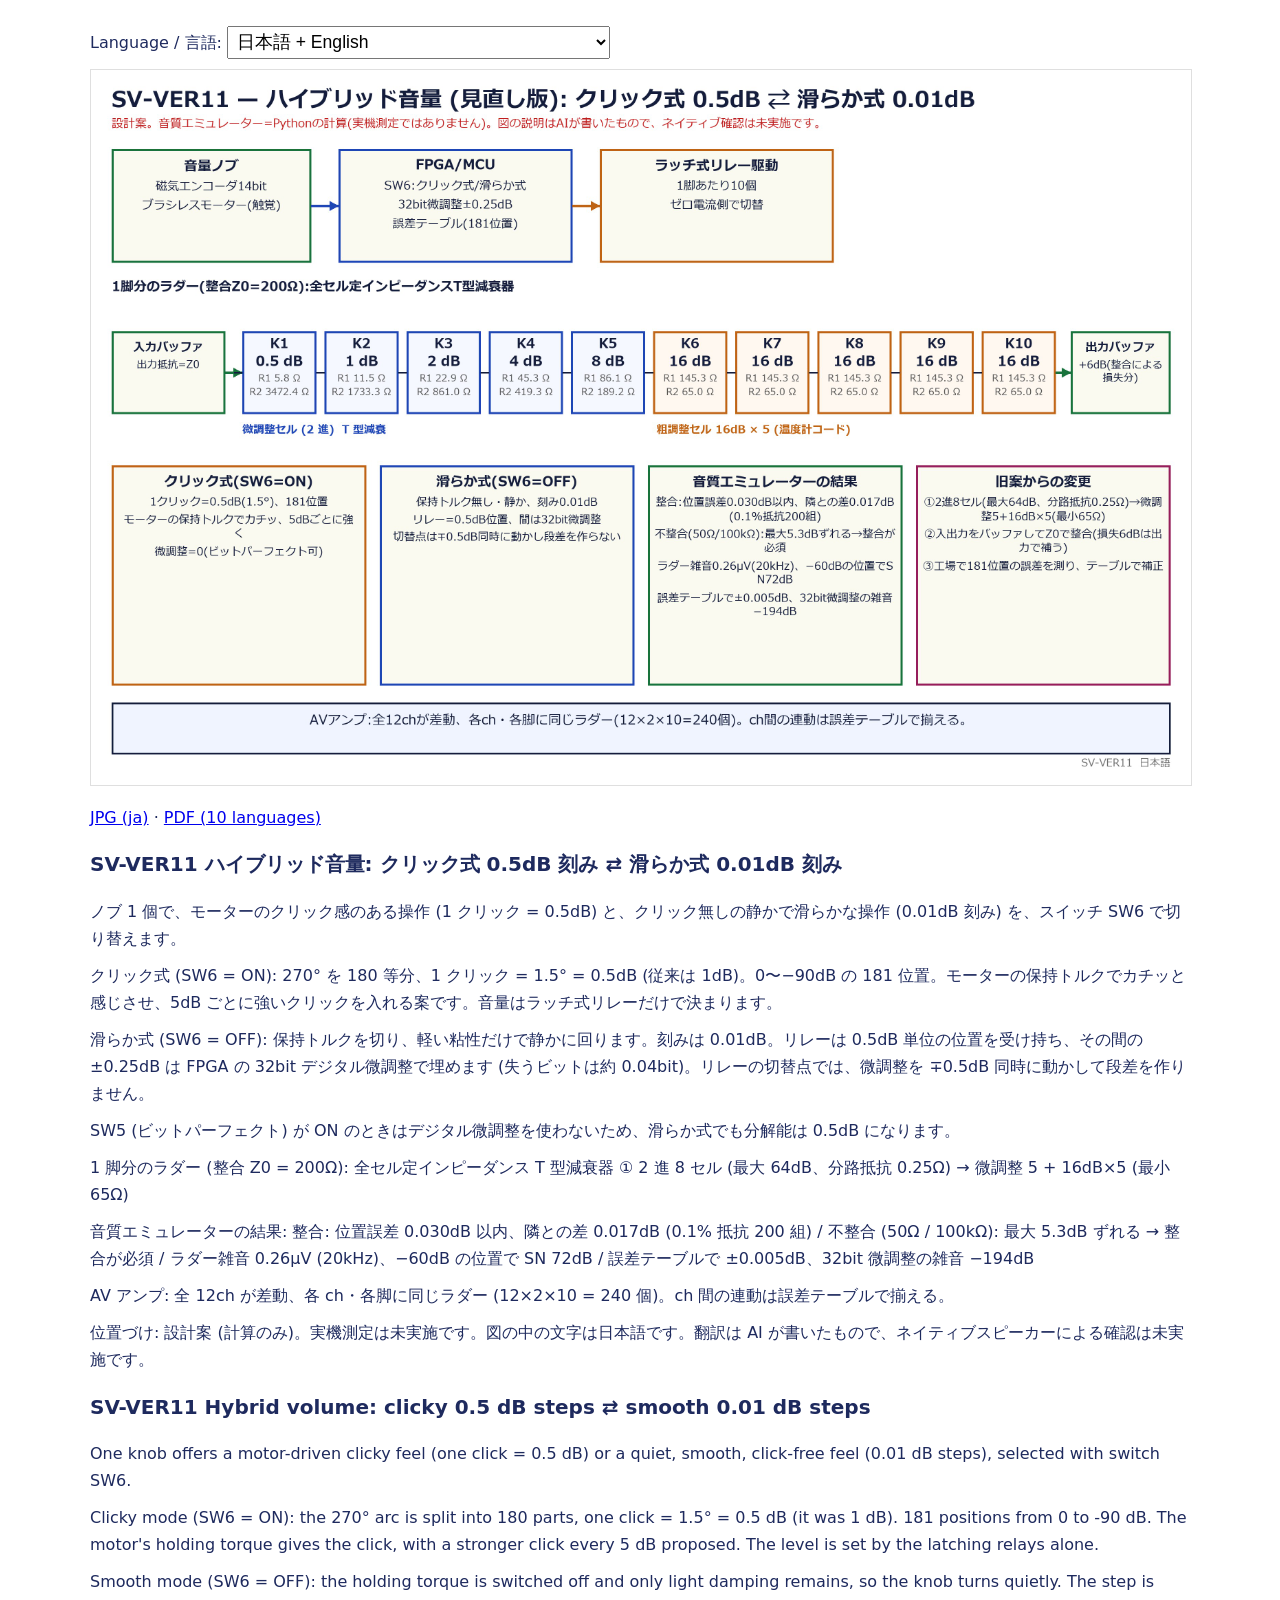
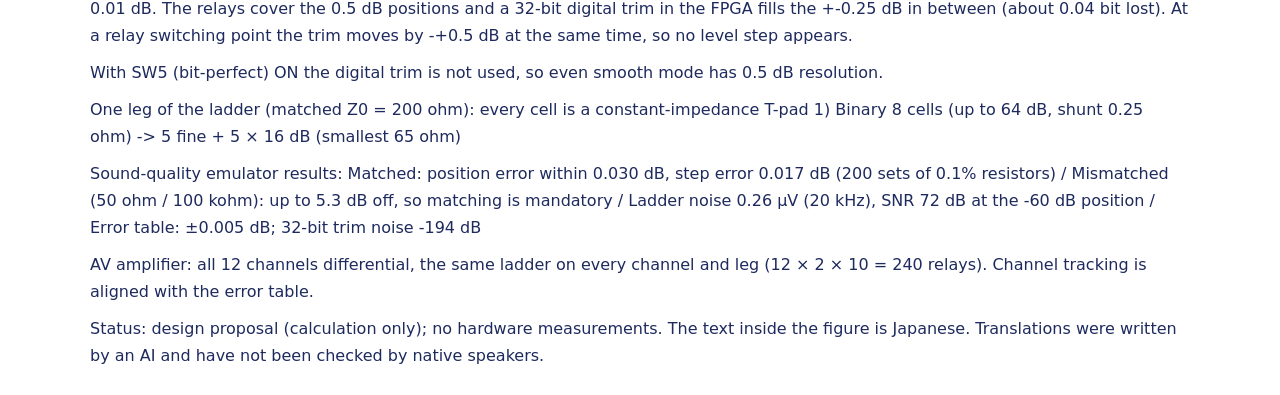
==== commit 2409f45c: "analog-amp: 言語表記 イラン（ペルシャ） Co-Authored-By: Claude Sonnet 5.5 <noreply@anthropic.com>" ====
--- a/analog-amp/sv11-volume.html
+++ b/analog-amp/sv11-volume.html
@@ -3,7 +3,7 @@
 <style>:root{--bg:#fff;--fg:#1e2a5e}@media(prefers-color-scheme:dark){:root{--bg:#14172a;--fg:#e6e9ff}}
 body{margin:0 auto;max-width:1100px;padding:16px;background:var(--bg);color:var(--fg);font:16px/1.7 system-ui,"Meiryo",sans-serif}
 img{max-width:100%;height:auto;border:1px solid #8884}select{font-size:1.1rem;padding:.3rem}h2{font-size:1.25rem}p{margin:.6rem 0}section{margin-top:1rem}</style></head><body>
-<p><label>Language / 言語: <select id="sel"><option value="default">日本語 + English</option><option value="ja">日本語</option><option value="en">English</option><option value="de">Deutsch</option><option value="ru">Русский</option><option value="uk">Українська</option><option value="it">Italiano</option><option value="fr">Français</option><option value="es">Español</option><option value="ar">العربية</option><option value="fa">فارسی</option></select></label></p>
+<p><label>Language / 言語: <select id="sel"><option value="default">日本語 + English</option><option value="ja">日本語</option><option value="en">English</option><option value="de">Deutsch</option><option value="ru">Русский</option><option value="uk">Українська</option><option value="it">Italiano</option><option value="fr">Français</option><option value="es">Español</option><option value="ar">العربية</option><option value="fa">イラン（ペルシャ）/ Iran (Persia) — فارسی</option></select></label></p>
 <p><img id="fig" data-base="sv11-volume-" alt="SV-VER11 hybrid volume schematic"></p>
 <p><a id="dl1" href="#">JPG</a> · <a href="sv11-volume-10lang.pdf">PDF (10 languages)</a></p>
 <section lang="ja" id="ja" hidden><h2>SV-VER11 ハイブリッド音量: クリック式 0.5dB 刻み ⇄ 滑らか式 0.01dB 刻み</h2><p>ノブ 1 個で、モーターのクリック感のある操作 (1 クリック = 0.5dB) と、クリック無しの静かで滑らかな操作 (0.01dB 刻み) を、スイッチ SW6 で切り替えます。</p><p>クリック式 (SW6 = ON): 270° を 180 等分、1 クリック = 1.5° = 0.5dB (従来は 1dB)。0〜−90dB の 181 位置。モーターの保持トルクでカチッと感じさせ、5dB ごとに強いクリックを入れる案です。音量はラッチ式リレーだけで決まります。</p><p>滑らか式 (SW6 = OFF): 保持トルクを切り、軽い粘性だけで静かに回ります。刻みは 0.01dB。リレーは 0.5dB 単位の位置を受け持ち、その間の ±0.25dB は FPGA の 32bit デジタル微調整で埋めます (失うビットは約 0.04bit)。リレーの切替点では、微調整を ∓0.5dB 同時に動かして段差を作りません。</p><p>SW5 (ビットパーフェクト) が ON のときはデジタル微調整を使わないため、滑らか式でも分解能は 0.5dB になります。</p><p>1 脚分のラダー (整合 Z0 = 200Ω): 全セル定インピーダンス T 型減衰器 ① 2 進 8 セル (最大 64dB、分路抵抗 0.25Ω) → 微調整 5 + 16dB×5 (最小 65Ω)</p><p>音質エミュレーターの結果: 整合: 位置誤差 0.030dB 以内、隣との差 0.017dB (0.1% 抵抗 200 組) / 不整合 (50Ω / 100kΩ): 最大 5.3dB ずれる → 整合が必須 / ラダー雑音 0.26µV (20kHz)、−60dB の位置で SN 72dB / 誤差テーブルで ±0.005dB、32bit 微調整の雑音 −194dB</p><p>AV アンプ: 全 12ch が差動、各 ch・各脚に同じラダー (12×2×10 = 240 個)。ch 間の連動は誤差テーブルで揃える。</p><p>位置づけ: 設計案 (計算のみ)。実機測定は未実施です。図の中の文字は日本語です。翻訳は AI が書いたもので、ネイティブスピーカーによる確認は未実施です。</p></section>
